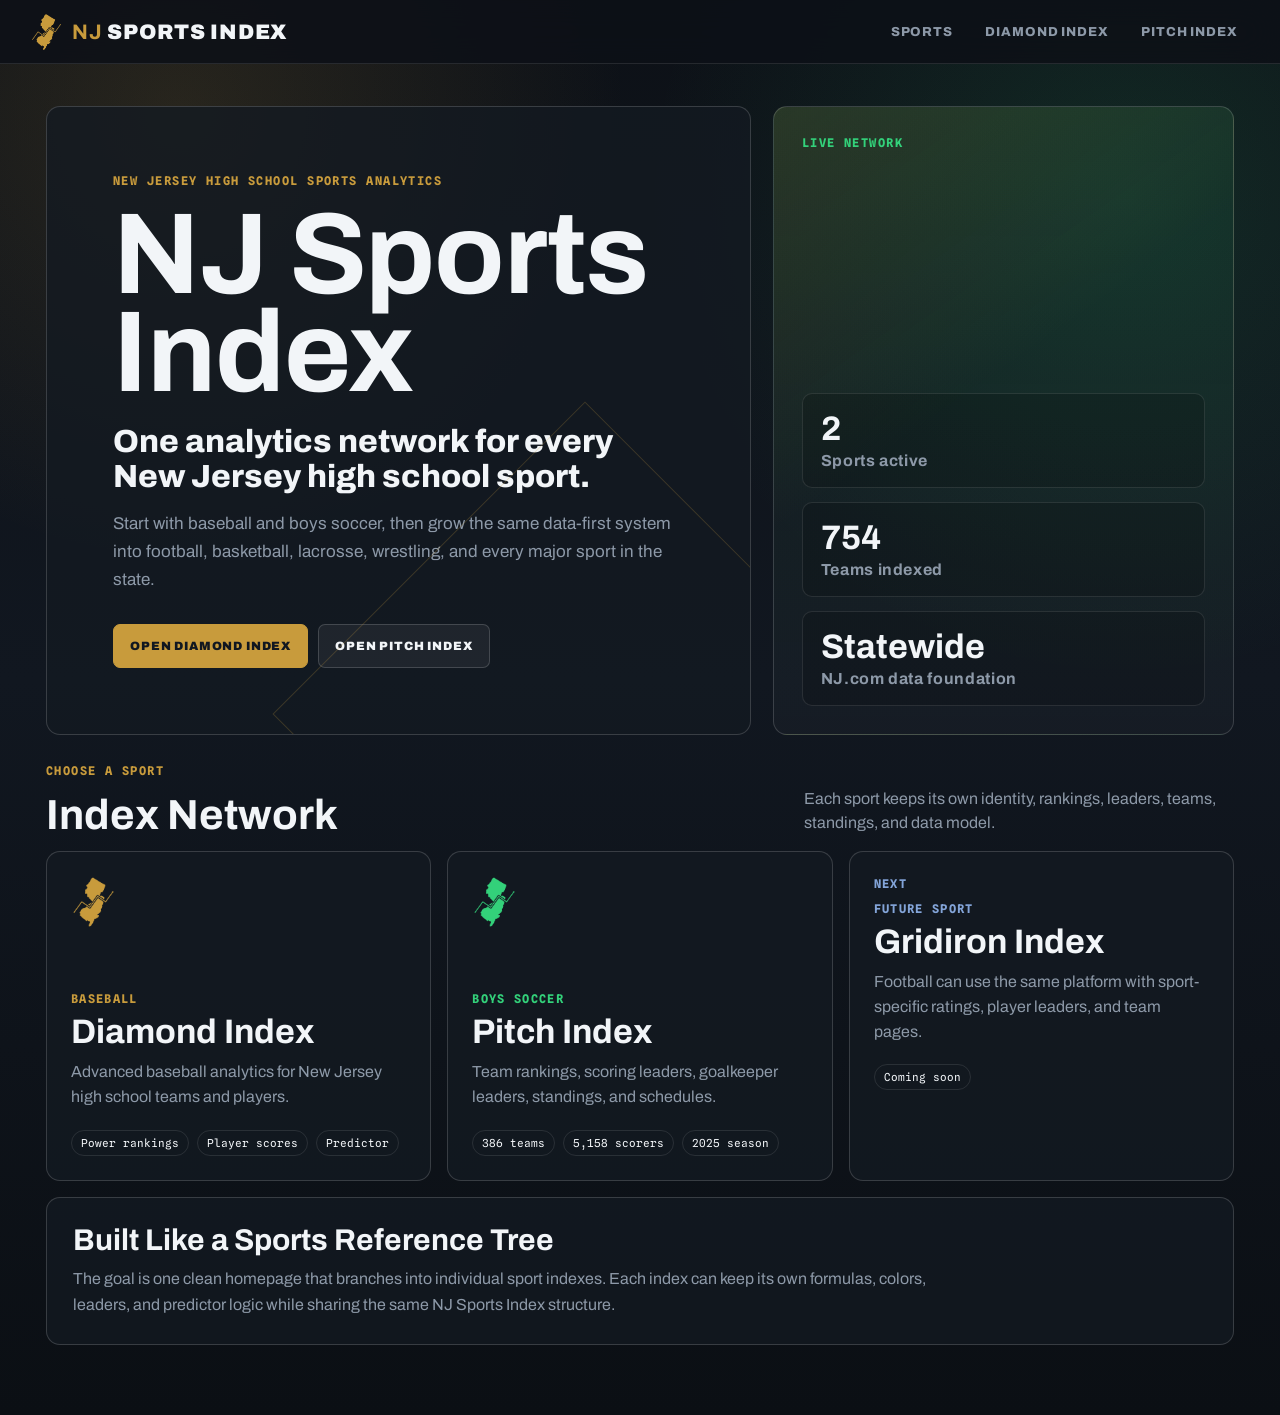
==== index.html @ 90b3193b "Add NJ Sports Index homepage" ====
<!DOCTYPE html>
<html lang="en">
<head>
  <meta charset="UTF-8">
  <meta name="viewport" content="width=device-width, initial-scale=1.0">
  <title>NJ Sports Index</title>
  <link rel="stylesheet" href="css/sports-home.css">
</head>
<body>
  <header class="hub-header">
    <a class="hub-brand" href="index.html">
      <span class="hub-logo" aria-hidden="true"></span>
      <span><strong>NJ</strong> Sports Index</span>
    </a>
    <nav class="hub-nav">
      <a href="#sports">Sports</a>
      <a href="diamond-index.html">Diamond Index</a>
      <a href="pitch-index.html">Pitch Index</a>
    </nav>
  </header>

  <main>
    <section class="hero">
      <div class="hero-copy">
        <div class="eyebrow">New Jersey High School Sports Analytics</div>
        <h1>NJ Sports Index</h1>
        <p class="tagline">One analytics network for every New Jersey high school sport.</p>
        <p class="intro">
          Start with baseball and boys soccer, then grow the same data-first system into football,
          basketball, lacrosse, wrestling, and every major sport in the state.
        </p>
        <div class="hero-actions">
          <a class="btn primary" href="diamond-index.html">Open Diamond Index</a>
          <a class="btn" href="pitch-index.html">Open Pitch Index</a>
        </div>
      </div>
      <div class="hero-panel" aria-label="Sports index summary">
        <div class="panel-kicker">Live Network</div>
        <div class="network-stat"><strong>2</strong><span>Sports active</span></div>
        <div class="network-stat"><strong>754</strong><span>Teams indexed</span></div>
        <div class="network-stat"><strong>Statewide</strong><span>NJ.com data foundation</span></div>
      </div>
    </section>

    <section class="sports-wrap" id="sports">
      <div class="section-heading">
        <div>
          <div class="eyebrow">Choose a Sport</div>
          <h2>Index Network</h2>
        </div>
        <p>Each sport keeps its own identity, rankings, leaders, teams, standings, and data model.</p>
      </div>

      <div class="sports-grid">
        <a class="sport-card baseball" href="diamond-index.html">
          <span class="sport-logo" aria-hidden="true"></span>
          <div class="sport-meta">Baseball</div>
          <h3>Diamond Index</h3>
          <p>Advanced baseball analytics for New Jersey high school teams and players.</p>
          <div class="sport-stats">
            <span>Power rankings</span>
            <span>Player scores</span>
            <span>Predictor</span>
          </div>
        </a>

        <a class="sport-card soccer" href="pitch-index.html">
          <span class="sport-logo" aria-hidden="true"></span>
          <div class="sport-meta">Boys Soccer</div>
          <h3>Pitch Index</h3>
          <p>Team rankings, scoring leaders, goalkeeper leaders, standings, and schedules.</p>
          <div class="sport-stats">
            <span>386 teams</span>
            <span>5,158 scorers</span>
            <span>2025 season</span>
          </div>
        </a>

        <article class="sport-card coming-soon">
          <div class="soon-label">Next</div>
          <div class="sport-meta">Future Sport</div>
          <h3>Gridiron Index</h3>
          <p>Football can use the same platform with sport-specific ratings, player leaders, and team pages.</p>
          <div class="sport-stats">
            <span>Coming soon</span>
          </div>
        </article>
      </div>
    </section>

    <section class="roadmap">
      <div class="roadmap-card">
        <h2>Built Like a Sports Reference Tree</h2>
        <p>
          The goal is one clean homepage that branches into individual sport indexes. Each index can keep
          its own formulas, colors, leaders, and predictor logic while sharing the same NJ Sports Index
          structure.
        </p>
      </div>
    </section>
  </main>
</body>
</html>
---- css/sports-home.css ----
@import url('https://fonts.googleapis.com/css2?family=Archivo:wght@400;500;600;700;800;900&family=Spline+Sans+Mono:wght@500;700&display=swap');

:root {
  --bg: #0d1117;
  --surface: #141a22;
  --surface2: #1a222d;
  --line: rgba(255,255,255,.1);
  --line2: rgba(255,255,255,.16);
  --text: #f2f5f8;
  --muted: #8d99a8;
  --gold: #c89b3c;
  --green: #33d17a;
  --font: 'Archivo', system-ui, -apple-system, BlinkMacSystemFont, "Segoe UI", sans-serif;
  --mono: 'Spline Sans Mono', ui-monospace, SFMono-Regular, Menlo, Monaco, Consolas, monospace;
}

* { box-sizing: border-box; margin: 0; padding: 0; }
body {
  min-height: 100vh;
  background:
    radial-gradient(circle at 14% 8%, rgba(200,155,60,.14), transparent 28rem),
    radial-gradient(circle at 88% 14%, rgba(51,209,122,.12), transparent 30rem),
    linear-gradient(180deg, #0d1117 0%, #111720 48%, #0b0f14 100%);
  color: var(--text);
  font-family: var(--font);
  -webkit-font-smoothing: antialiased;
}
a { color: inherit; text-decoration: none; }

.hub-header {
  height: 64px;
  padding: 0 30px;
  display: flex;
  align-items: center;
  justify-content: space-between;
  gap: 22px;
  position: sticky;
  top: 0;
  z-index: 20;
  background: rgba(13,17,23,.88);
  border-bottom: 1px solid var(--line);
  backdrop-filter: blur(18px);
}
.hub-brand {
  display: flex;
  align-items: center;
  gap: 10px;
  font-size: 21px;
  font-weight: 900;
  letter-spacing: .035em;
  text-transform: uppercase;
}
.hub-brand strong { color: var(--gold); }
.hub-logo,
.sport-logo {
  display: block;
  background: currentColor;
  -webkit-mask: url('../assets/diamond-index-logo.png') center / contain no-repeat;
  mask: url('../assets/diamond-index-logo.png') center / contain no-repeat;
}
.hub-logo {
  width: 32px;
  height: 38px;
  color: var(--gold);
}
.hub-nav {
  display: flex;
  align-items: center;
  gap: 8px;
}
.hub-nav a {
  color: var(--muted);
  font-size: 13px;
  font-weight: 800;
  letter-spacing: .07em;
  text-transform: uppercase;
  padding: 10px 12px;
  border-radius: 6px;
}
.hub-nav a:hover {
  color: var(--text);
  background: rgba(255,255,255,.055);
}

main {
  max-width: 1240px;
  margin: 0 auto;
  padding: 42px 26px 70px;
}
.hero {
  min-height: 520px;
  display: grid;
  grid-template-columns: minmax(0, 1.1fr) minmax(320px, .72fr);
  gap: 22px;
  align-items: stretch;
}
.hero-copy,
.hero-panel,
.sport-card,
.roadmap-card {
  border: 1px solid var(--line2);
  background: rgba(20,26,34,.78);
  border-radius: 14px;
}
.hero-copy {
  padding: clamp(30px, 6vw, 66px);
  position: relative;
  overflow: hidden;
}
.hero-copy:after {
  content: "";
  position: absolute;
  right: -8%;
  bottom: -32%;
  width: min(440px, 48vw);
  aspect-ratio: 1;
  border: 1px solid rgba(200,155,60,.23);
  transform: rotate(45deg);
}
.eyebrow {
  font-family: var(--mono);
  color: var(--gold);
  font-size: 12px;
  font-weight: 700;
  letter-spacing: .12em;
  text-transform: uppercase;
  margin-bottom: 18px;
}
h1 {
  font-size: clamp(56px, 9vw, 118px);
  line-height: .85;
  letter-spacing: -.01em;
  max-width: 760px;
}
.tagline {
  margin-top: 22px;
  color: var(--text);
  font-size: clamp(20px, 2.8vw, 32px);
  font-weight: 800;
}
.intro {
  max-width: 680px;
  margin-top: 16px;
  color: var(--muted);
  font-size: 17px;
  line-height: 1.65;
}
.hero-actions {
  display: flex;
  flex-wrap: wrap;
  gap: 10px;
  margin-top: 30px;
}
.btn {
  min-height: 44px;
  display: inline-flex;
  align-items: center;
  border: 1px solid var(--line2);
  border-radius: 7px;
  padding: 0 16px;
  color: var(--text);
  background: rgba(255,255,255,.055);
  font-size: 12px;
  font-weight: 900;
  letter-spacing: .07em;
  text-transform: uppercase;
}
.btn.primary {
  color: #111720;
  background: var(--gold);
  border-color: var(--gold);
}
.hero-panel {
  padding: 28px;
  display: flex;
  flex-direction: column;
  justify-content: flex-end;
  gap: 14px;
  background:
    linear-gradient(145deg, rgba(200,155,60,.13), transparent 45%),
    linear-gradient(180deg, rgba(51,209,122,.09), rgba(255,255,255,.025));
}
.panel-kicker {
  font-family: var(--mono);
  color: var(--green);
  text-transform: uppercase;
  letter-spacing: .12em;
  font-weight: 700;
  font-size: 12px;
  margin-bottom: auto;
}
.network-stat {
  padding: 18px;
  border: 1px solid var(--line);
  border-radius: 10px;
  background: rgba(0,0,0,.16);
}
.network-stat strong {
  display: block;
  font-size: 34px;
  line-height: 1;
}
.network-stat span {
  display: block;
  color: var(--muted);
  margin-top: 6px;
  font-weight: 700;
  letter-spacing: .04em;
}

.sports-wrap { margin-top: 28px; }
.section-heading {
  display: flex;
  align-items: end;
  justify-content: space-between;
  gap: 20px;
  margin-bottom: 16px;
}
.section-heading h2 {
  font-size: 42px;
  line-height: .92;
}
.section-heading p {
  max-width: 430px;
  color: var(--muted);
  line-height: 1.5;
}
.sports-grid {
  display: grid;
  grid-template-columns: repeat(3, 1fr);
  gap: 16px;
}
.sport-card {
  min-height: 330px;
  padding: 24px;
  display: flex;
  flex-direction: column;
  transition: transform .16s, border-color .16s, background .16s;
}
.sport-card:hover {
  transform: translateY(-3px);
  border-color: rgba(255,255,255,.28);
  background: var(--surface2);
}
.sport-card.baseball { color: var(--gold); }
.sport-card.soccer { color: var(--green); }
.sport-card.coming-soon { color: #83a4d8; }
.sport-logo {
  width: 44px;
  height: 52px;
  margin-bottom: auto;
}
.sport-meta,
.soon-label {
  font-family: var(--mono);
  font-size: 12px;
  font-weight: 700;
  letter-spacing: .11em;
  text-transform: uppercase;
  color: currentColor;
  margin-bottom: 10px;
}
.sport-card h3 {
  color: var(--text);
  font-size: 34px;
  line-height: .95;
}
.sport-card p {
  color: var(--muted);
  line-height: 1.55;
  margin-top: 12px;
}
.sport-stats {
  display: flex;
  flex-wrap: wrap;
  gap: 8px;
  margin-top: 20px;
}
.sport-stats span {
  min-height: 26px;
  display: inline-flex;
  align-items: center;
  border: 1px solid var(--line);
  border-radius: 99px;
  color: var(--text);
  padding: 0 9px;
  font-family: var(--mono);
  font-size: 11px;
}
.roadmap { margin-top: 16px; }
.roadmap-card {
  padding: 26px;
}
.roadmap-card h2 {
  font-size: 30px;
}
.roadmap-card p {
  max-width: 860px;
  color: var(--muted);
  line-height: 1.65;
  margin-top: 10px;
}

@media (max-width: 920px) {
  .hub-header { height: auto; min-height: 64px; flex-wrap: wrap; padding: 12px 18px; }
  .hub-nav { width: 100%; overflow-x: auto; }
  main { padding: 24px 16px 52px; }
  .hero,
  .sports-grid { grid-template-columns: 1fr; }
  .section-heading { display: block; }
  .section-heading p { margin-top: 10px; }
}
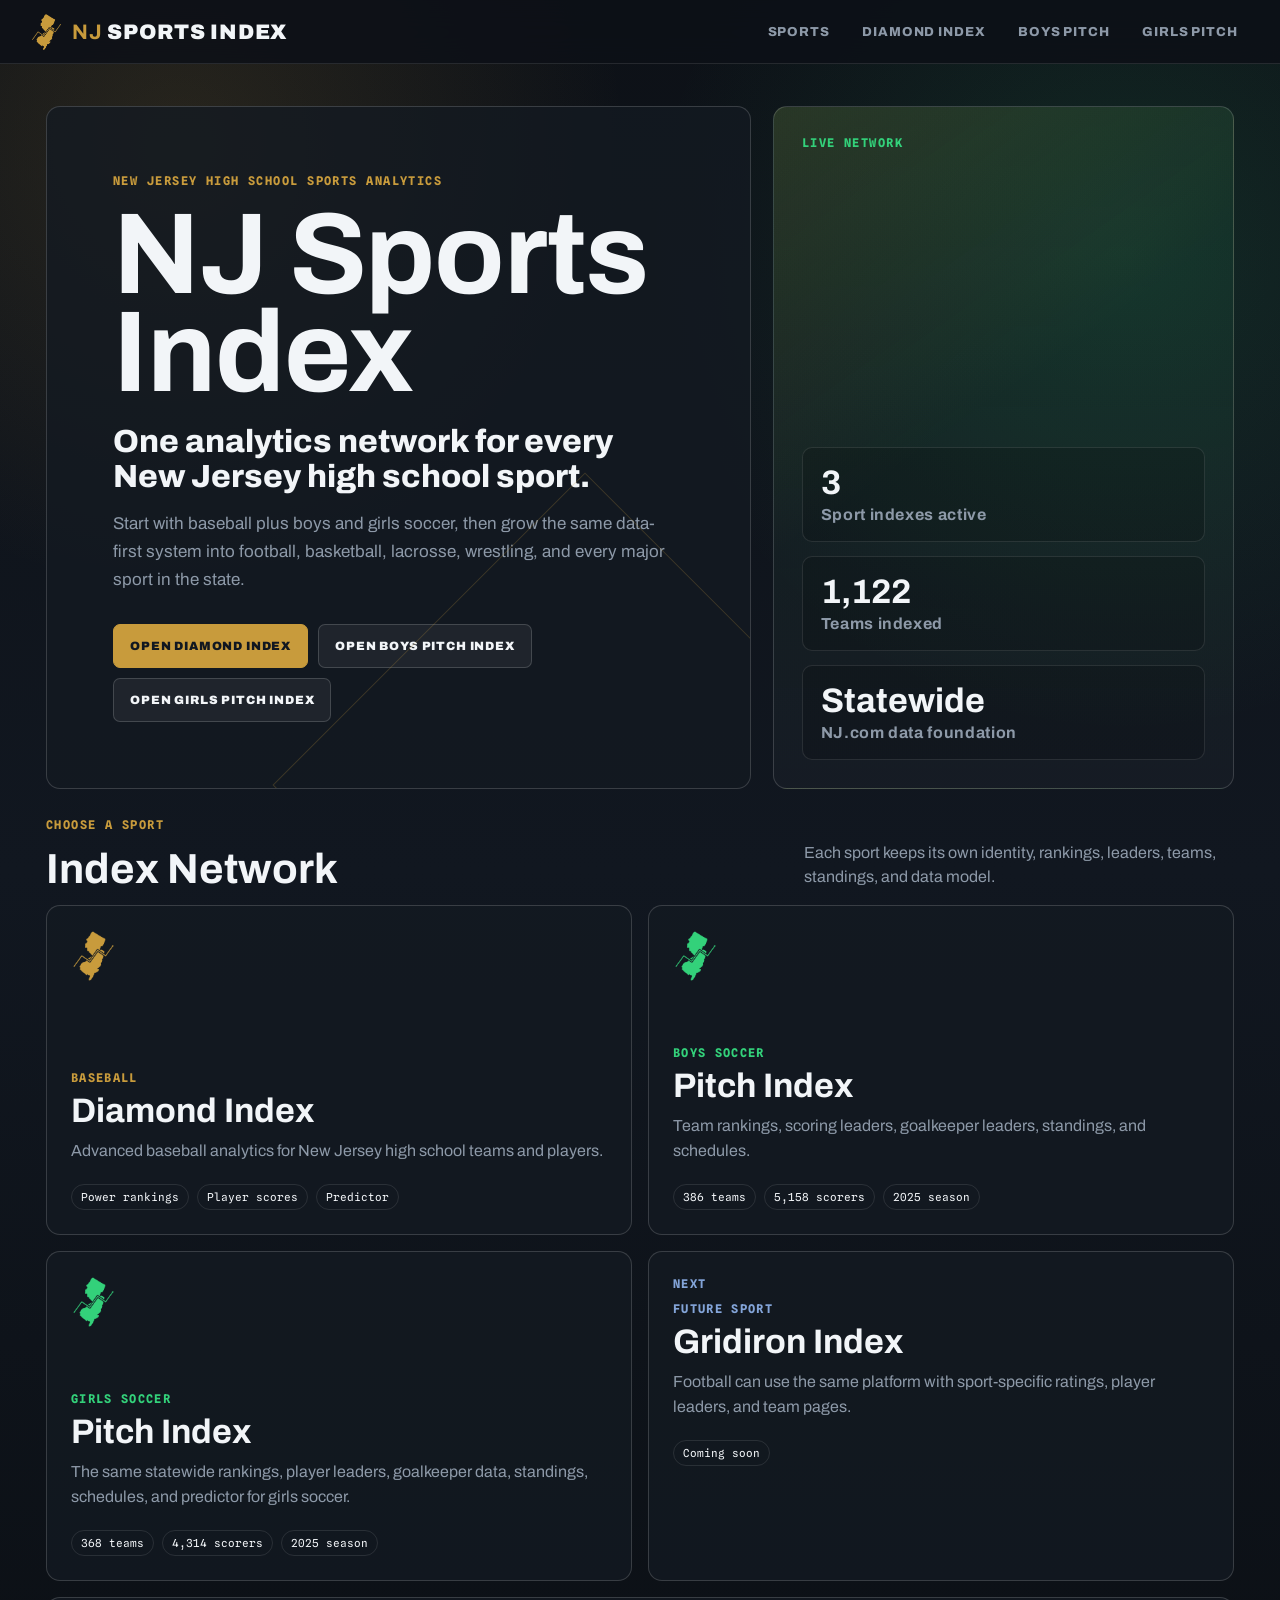
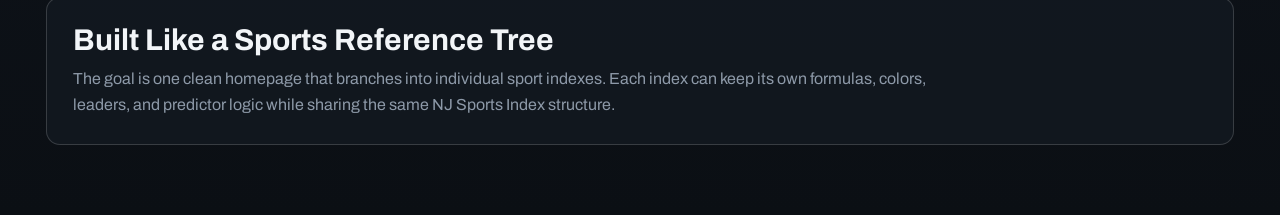
==== commit 7451baba: "Add Girls Pitch Index" ====
--- a/index.html
+++ b/index.html
@@ -15,7 +15,8 @@
     <nav class="hub-nav">
       <a href="#sports">Sports</a>
       <a href="diamond-index.html">Diamond Index</a>
-      <a href="pitch-index.html">Pitch Index</a>
+      <a href="pitch-index.html">Boys Pitch</a>
+      <a href="girls-pitch-index.html">Girls Pitch</a>
     </nav>
   </header>
 
@@ -26,18 +27,19 @@
         <h1>NJ Sports Index</h1>
         <p class="tagline">One analytics network for every New Jersey high school sport.</p>
         <p class="intro">
-          Start with baseball and boys soccer, then grow the same data-first system into football,
+          Start with baseball plus boys and girls soccer, then grow the same data-first system into football,
           basketball, lacrosse, wrestling, and every major sport in the state.
         </p>
         <div class="hero-actions">
           <a class="btn primary" href="diamond-index.html">Open Diamond Index</a>
-          <a class="btn" href="pitch-index.html">Open Pitch Index</a>
+          <a class="btn" href="pitch-index.html">Open Boys Pitch Index</a>
+          <a class="btn" href="girls-pitch-index.html">Open Girls Pitch Index</a>
         </div>
       </div>
       <div class="hero-panel" aria-label="Sports index summary">
         <div class="panel-kicker">Live Network</div>
-        <div class="network-stat"><strong>2</strong><span>Sports active</span></div>
-        <div class="network-stat"><strong>754</strong><span>Teams indexed</span></div>
+        <div class="network-stat"><strong>3</strong><span>Sport indexes active</span></div>
+        <div class="network-stat"><strong>1,122</strong><span>Teams indexed</span></div>
         <div class="network-stat"><strong>Statewide</strong><span>NJ.com data foundation</span></div>
       </div>
     </section>
@@ -76,6 +78,18 @@
           </div>
         </a>
 
+        <a class="sport-card soccer" href="girls-pitch-index.html">
+          <span class="sport-logo" aria-hidden="true"></span>
+          <div class="sport-meta">Girls Soccer</div>
+          <h3>Pitch Index</h3>
+          <p>The same statewide rankings, player leaders, goalkeeper data, standings, schedules, and predictor for girls soccer.</p>
+          <div class="sport-stats">
+            <span>368 teams</span>
+            <span>4,314 scorers</span>
+            <span>2025 season</span>
+          </div>
+        </a>
+
         <article class="sport-card coming-soon">
           <div class="soon-label">Next</div>
           <div class="sport-meta">Future Sport</div>
--- a/css/sports-home.css
+++ b/css/sports-home.css
@@ -227,7 +227,7 @@
 }
 .sports-grid {
   display: grid;
-  grid-template-columns: repeat(3, 1fr);
+  grid-template-columns: repeat(2, minmax(0, 1fr));
   gap: 16px;
 }
 .sport-card {
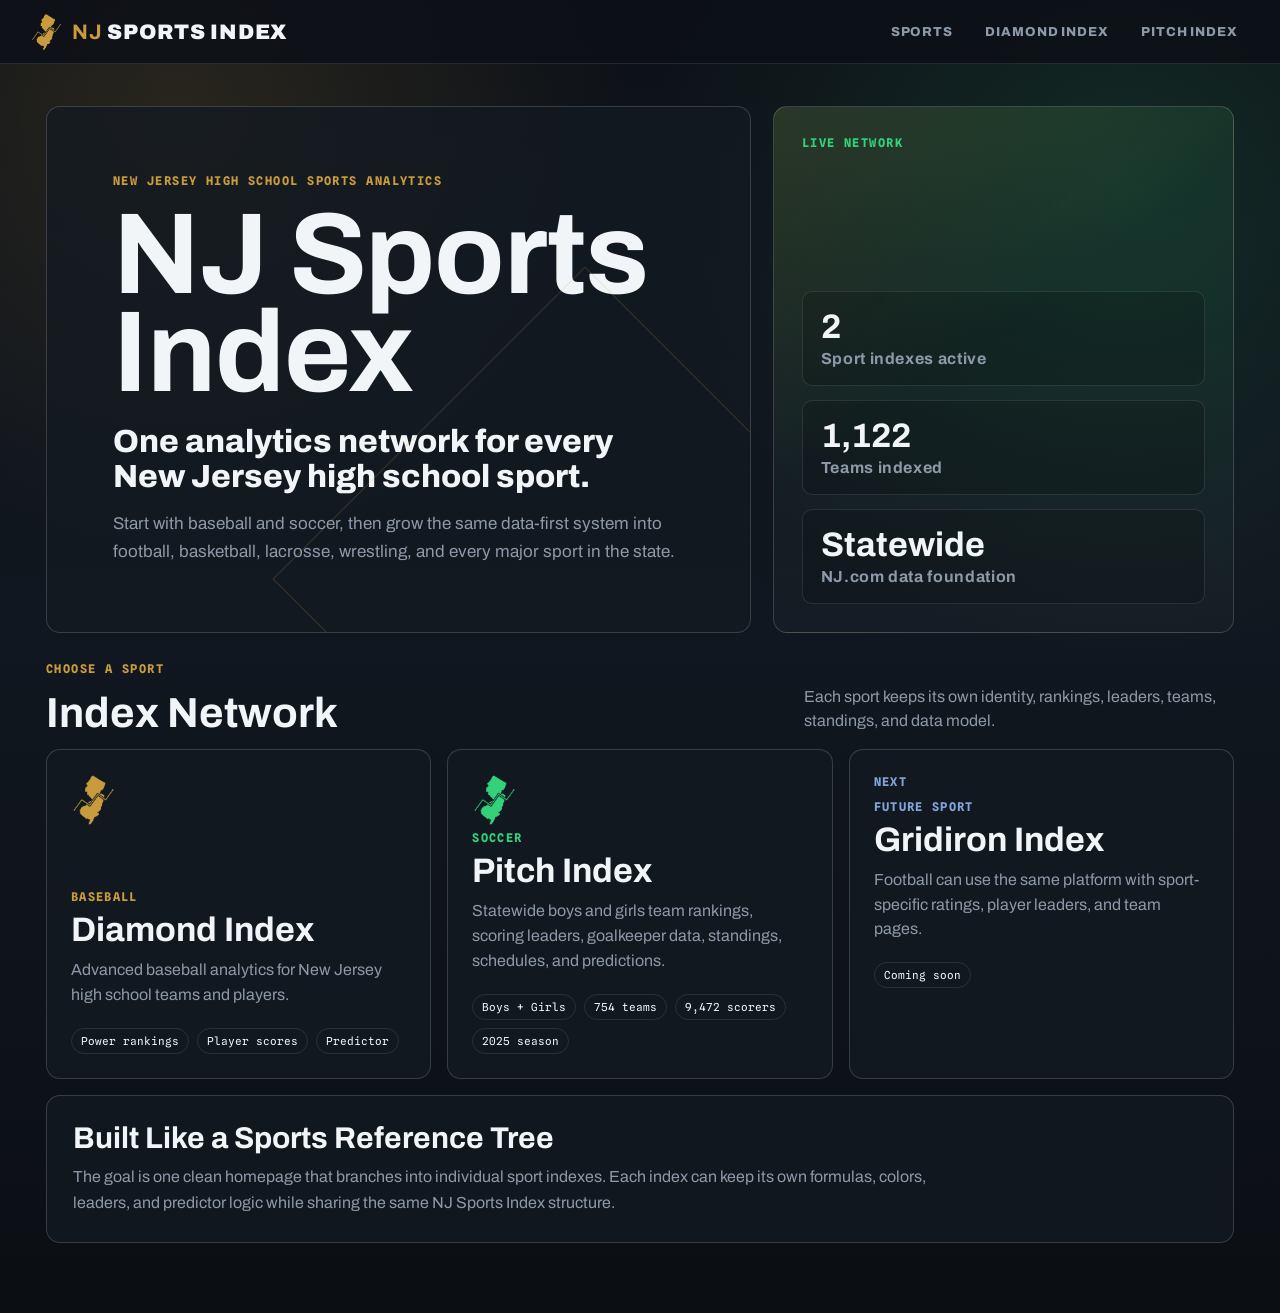
==== commit 94bcbfb5: "Consolidate Pitch Index on sports hub" ====
--- a/index.html
+++ b/index.html
@@ -4,7 +4,7 @@
   <meta charset="UTF-8">
   <meta name="viewport" content="width=device-width, initial-scale=1.0">
   <title>NJ Sports Index</title>
-  <link rel="stylesheet" href="css/sports-home.css">
+  <link rel="stylesheet" href="css/sports-home.css?v=20260622-sport-hub">
 </head>
 <body>
   <header class="hub-header">
@@ -15,8 +15,7 @@
     <nav class="hub-nav">
       <a href="#sports">Sports</a>
       <a href="diamond-index.html">Diamond Index</a>
-      <a href="pitch-index.html">Boys Pitch</a>
-      <a href="girls-pitch-index.html">Girls Pitch</a>
+      <a href="pitch-index.html">Pitch Index</a>
     </nav>
   </header>
 
@@ -27,18 +26,13 @@
         <h1>NJ Sports Index</h1>
         <p class="tagline">One analytics network for every New Jersey high school sport.</p>
         <p class="intro">
-          Start with baseball plus boys and girls soccer, then grow the same data-first system into football,
+          Start with baseball and soccer, then grow the same data-first system into football,
           basketball, lacrosse, wrestling, and every major sport in the state.
         </p>
-        <div class="hero-actions">
-          <a class="btn primary" href="diamond-index.html">Open Diamond Index</a>
-          <a class="btn" href="pitch-index.html">Open Boys Pitch Index</a>
-          <a class="btn" href="girls-pitch-index.html">Open Girls Pitch Index</a>
-        </div>
       </div>
       <div class="hero-panel" aria-label="Sports index summary">
         <div class="panel-kicker">Live Network</div>
-        <div class="network-stat"><strong>3</strong><span>Sport indexes active</span></div>
+        <div class="network-stat"><strong>2</strong><span>Sport indexes active</span></div>
         <div class="network-stat"><strong>1,122</strong><span>Teams indexed</span></div>
         <div class="network-stat"><strong>Statewide</strong><span>NJ.com data foundation</span></div>
       </div>
@@ -68,24 +62,13 @@
 
         <a class="sport-card soccer" href="pitch-index.html">
           <span class="sport-logo" aria-hidden="true"></span>
-          <div class="sport-meta">Boys Soccer</div>
+          <div class="sport-meta">Soccer</div>
           <h3>Pitch Index</h3>
-          <p>Team rankings, scoring leaders, goalkeeper leaders, standings, and schedules.</p>
+          <p>Statewide boys and girls team rankings, scoring leaders, goalkeeper data, standings, schedules, and predictions.</p>
           <div class="sport-stats">
-            <span>386 teams</span>
-            <span>5,158 scorers</span>
-            <span>2025 season</span>
-          </div>
-        </a>
-
-        <a class="sport-card soccer" href="girls-pitch-index.html">
-          <span class="sport-logo" aria-hidden="true"></span>
-          <div class="sport-meta">Girls Soccer</div>
-          <h3>Pitch Index</h3>
-          <p>The same statewide rankings, player leaders, goalkeeper data, standings, schedules, and predictor for girls soccer.</p>
-          <div class="sport-stats">
-            <span>368 teams</span>
-            <span>4,314 scorers</span>
+            <span>Boys + Girls</span>
+            <span>754 teams</span>
+            <span>9,472 scorers</span>
             <span>2025 season</span>
           </div>
         </a>
--- a/css/sports-home.css
+++ b/css/sports-home.css
@@ -227,7 +227,7 @@
 }
 .sports-grid {
   display: grid;
-  grid-template-columns: repeat(2, minmax(0, 1fr));
+  grid-template-columns: repeat(3, minmax(0, 1fr));
   gap: 16px;
 }
 .sport-card {
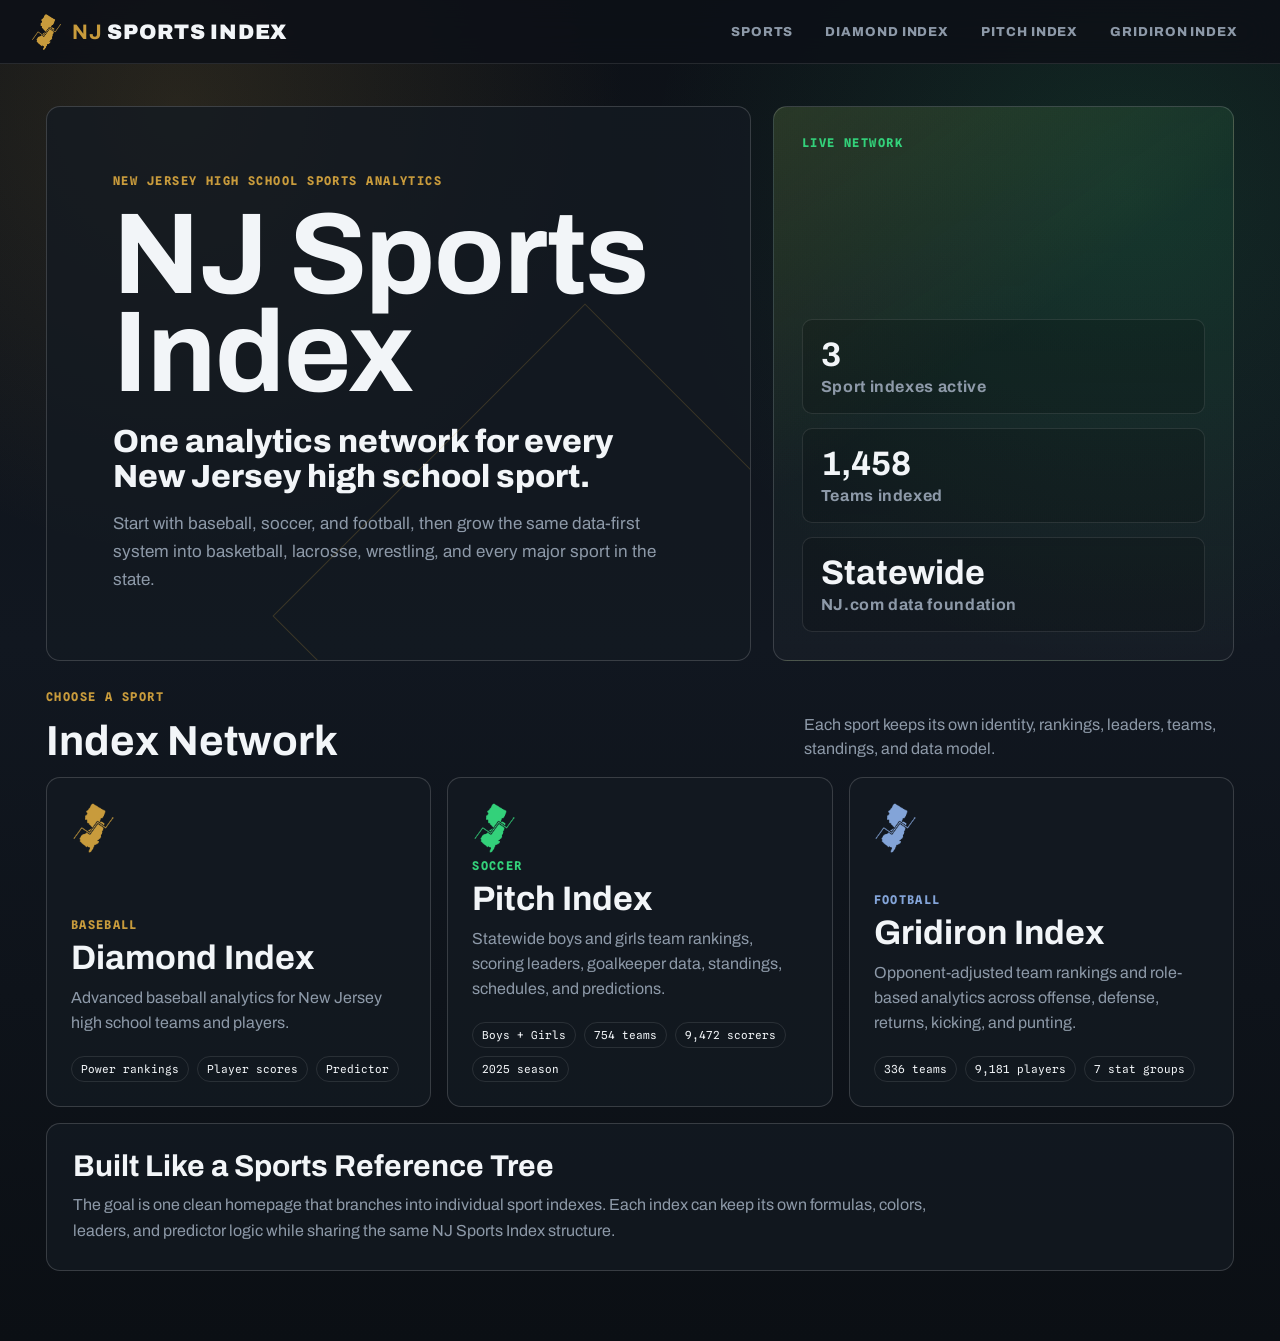
==== commit 314f5ef5: "Add Gridiron Index football analytics" ====
--- a/index.html
+++ b/index.html
@@ -16,6 +16,7 @@
       <a href="#sports">Sports</a>
       <a href="diamond-index.html">Diamond Index</a>
       <a href="pitch-index.html">Pitch Index</a>
+      <a href="gridiron-index.html">Gridiron Index</a>
     </nav>
   </header>
 
@@ -26,14 +27,14 @@
         <h1>NJ Sports Index</h1>
         <p class="tagline">One analytics network for every New Jersey high school sport.</p>
         <p class="intro">
-          Start with baseball and soccer, then grow the same data-first system into football,
+          Start with baseball, soccer, and football, then grow the same data-first system into
           basketball, lacrosse, wrestling, and every major sport in the state.
         </p>
       </div>
       <div class="hero-panel" aria-label="Sports index summary">
         <div class="panel-kicker">Live Network</div>
-        <div class="network-stat"><strong>2</strong><span>Sport indexes active</span></div>
-        <div class="network-stat"><strong>1,122</strong><span>Teams indexed</span></div>
+        <div class="network-stat"><strong>3</strong><span>Sport indexes active</span></div>
+        <div class="network-stat"><strong>1,458</strong><span>Teams indexed</span></div>
         <div class="network-stat"><strong>Statewide</strong><span>NJ.com data foundation</span></div>
       </div>
     </section>
@@ -73,15 +74,17 @@
           </div>
         </a>
 
-        <article class="sport-card coming-soon">
-          <div class="soon-label">Next</div>
-          <div class="sport-meta">Future Sport</div>
+        <a class="sport-card coming-soon" href="gridiron-index.html">
+          <span class="sport-logo" aria-hidden="true"></span>
+          <div class="sport-meta">Football</div>
           <h3>Gridiron Index</h3>
-          <p>Football can use the same platform with sport-specific ratings, player leaders, and team pages.</p>
+          <p>Opponent-adjusted team rankings and role-based analytics across offense, defense, returns, kicking, and punting.</p>
           <div class="sport-stats">
-            <span>Coming soon</span>
+            <span>336 teams</span>
+            <span>9,181 players</span>
+            <span>7 stat groups</span>
           </div>
-        </article>
+        </a>
       </div>
     </section>
 
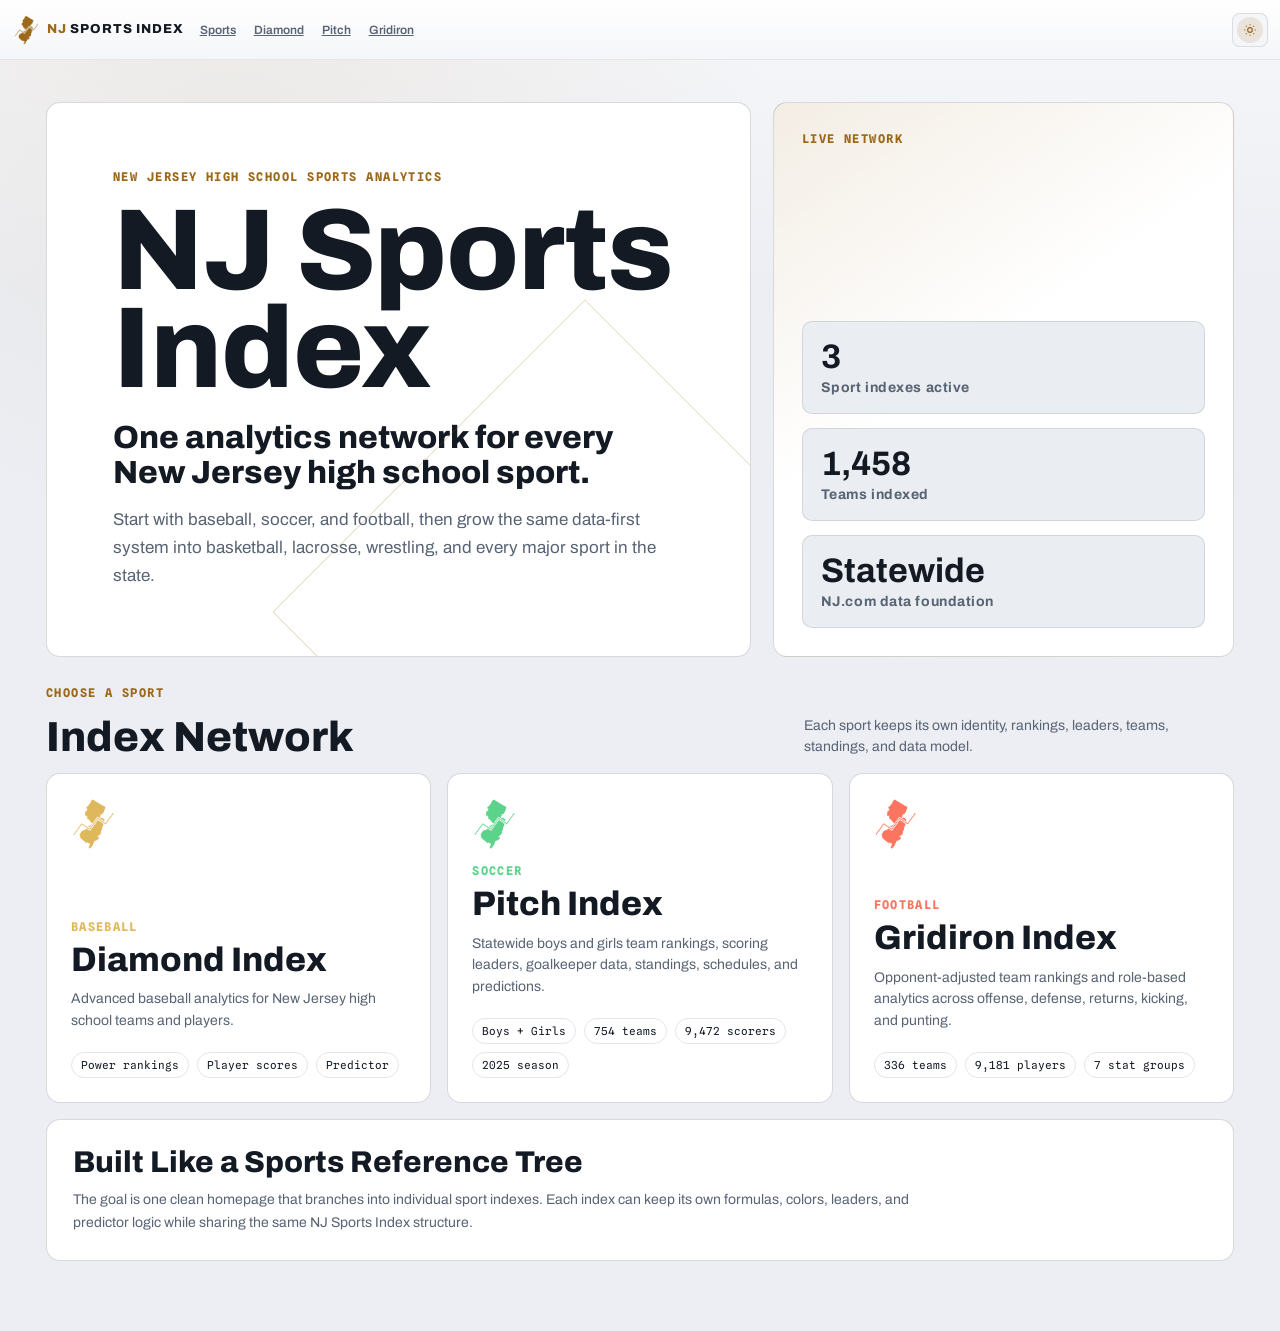
==== commit 830b2f6f: "Unify landing hub with the shared sports design system The four sport pages already share css/style." ====
--- a/index.html
+++ b/index.html
@@ -4,20 +4,43 @@
   <meta charset="UTF-8">
   <meta name="viewport" content="width=device-width, initial-scale=1.0">
   <title>NJ Sports Index</title>
-  <link rel="stylesheet" href="css/sports-home.css?v=20260622-sport-hub">
+  <script>
+    (function () {
+      try {
+        var t = localStorage.getItem('diamondIndexTheme');
+        if (!t) t = (window.matchMedia && window.matchMedia('(prefers-color-scheme: light)').matches) ? 'light' : 'dark';
+        document.documentElement.dataset.theme = (t === 'light' ? 'light' : 'dark');
+      } catch (e) { document.documentElement.dataset.theme = 'dark'; }
+    })();
+  </script>
+  <link rel="stylesheet" href="css/style.css?v=20260622-hub-unify">
+  <link rel="stylesheet" href="css/sports-home.css?v=20260622-hub-unify">
 </head>
 <body>
-  <header class="hub-header">
-    <a class="hub-brand" href="index.html">
-      <span class="hub-logo" aria-hidden="true"></span>
-      <span><strong>NJ</strong> Sports Index</span>
+  <header class="site-header">
+    <a class="site-logo" href="index.html">
+      <span class="logo-icon" aria-hidden="true"></span>
+      <span class="logo-wordmark"><span class="logo-accent">NJ</span><span>SPORTS&nbsp;INDEX</span></span>
     </a>
-    <nav class="hub-nav">
-      <a href="#sports">Sports</a>
-      <a href="diamond-index.html">Diamond Index</a>
-      <a href="pitch-index.html">Pitch Index</a>
-      <a href="gridiron-index.html">Gridiron Index</a>
+    <nav class="nav-tabs hub-nav" id="navTabs">
+      <a class="nav-tab" href="#sports">Sports</a>
+      <a class="nav-tab" href="diamond-index.html">Diamond</a>
+      <a class="nav-tab" href="pitch-index.html">Pitch</a>
+      <a class="nav-tab" href="gridiron-index.html">Gridiron</a>
     </nav>
+    <button class="theme-toggle" id="themeToggle" type="button" onclick="toggleTheme()" aria-label="Toggle light and dark mode">
+      <span class="theme-toggle-icon theme-toggle-sun" aria-hidden="true">
+        <svg width="14" height="14" viewBox="0 0 24 24" fill="none" stroke="currentColor" stroke-width="2">
+          <circle cx="12" cy="12" r="4"/><path d="M12 2v2M12 20v2M4.93 4.93l1.41 1.41M17.66 17.66l1.41 1.41M2 12h2M20 12h2M4.93 19.07l1.41-1.41M17.66 6.34l1.41-1.41"/>
+        </svg>
+      </span>
+      <span class="theme-toggle-icon theme-toggle-moon" aria-hidden="true">
+        <svg width="14" height="14" viewBox="0 0 24 24" fill="none" stroke="currentColor" stroke-width="2">
+          <path d="M21 12.8A8.5 8.5 0 1 1 11.2 3 6.5 6.5 0 0 0 21 12.8Z"/>
+        </svg>
+      </span>
+      <span id="themeToggleLabel">Dark</span>
+    </button>
   </header>
 
   <main>
@@ -99,5 +122,19 @@
       </div>
     </section>
   </main>
+
+  <script>
+    function toggleTheme() {
+      var next = document.documentElement.dataset.theme === 'light' ? 'dark' : 'light';
+      document.documentElement.dataset.theme = next;
+      try { localStorage.setItem('diamondIndexTheme', next); } catch (e) {}
+      var label = document.getElementById('themeToggleLabel');
+      if (label) label.textContent = next === 'light' ? 'Light' : 'Dark';
+    }
+    (function () {
+      var label = document.getElementById('themeToggleLabel');
+      if (label) label.textContent = document.documentElement.dataset.theme === 'light' ? 'Light' : 'Dark';
+    })();
+  </script>
 </body>
 </html>
--- a/css/style.css
+++ b/css/style.css
@@ -0,0 +1,4141 @@
+/* ── DIAMOND INDEX — Design System ────────────────────────────────────── */
+@import url('https://fonts.googleapis.com/css2?family=Archivo:wght@400;500;600;700;800&family=Spline+Sans+Mono:wght@400;500;600;700&display=swap');
+
+:root {
+  --bg:        #0f1217;
+  --navy:      #161a21;
+  --surface:   #171c24;
+  --surface2:  #1c222c;
+  --surface3:  #242b37;
+  --graphite:  #10141a;
+  --border:    rgba(255,255,255,0.075);
+  --border2:   rgba(255,255,255,0.105);
+  --border3:   rgba(255,255,255,0.045);
+  --text:      #e9edf3;
+  --muted:     #646d7b;
+  --muted2:    #929cab;
+  --accent:    oklch(0.80 0.12 86);
+  --accent2:   oklch(0.80 0.12 86 / 0.16);
+  --accent3:   oklch(0.80 0.12 86 / 0.09);
+  --red:       oklch(0.68 0.18 26);
+  --blue:      #4f8fd8;
+  --good:      oklch(0.80 0.14 158);
+  --bad:       oklch(0.68 0.18 26);
+  --font-sans: 'Archivo', system-ui, -apple-system, BlinkMacSystemFont, "Segoe UI", sans-serif;
+  --font-mono: 'Spline Sans Mono', ui-monospace, SFMono-Regular, Menlo, Monaco, Consolas, monospace;
+}
+
+:root[data-theme="light"] {
+  --bg:        #eceef3;
+  --navy:      #f5f6f9;
+  --surface:   #ffffff;
+  --surface2:  #eaedf1;
+  --surface3:  #dde2e8;
+  --graphite:  #f7f8fb;
+  --border:    rgba(18,24,33,0.11);
+  --border2:   rgba(18,24,33,0.16);
+  --border3:   rgba(18,24,33,0.07);
+  --text:      #141a23;
+  --muted:     #8a93a2;
+  --muted2:    #586374;
+  --accent:    oklch(0.56 0.11 72);
+  --accent2:   oklch(0.56 0.11 72 / 0.13);
+  --accent3:   oklch(0.56 0.11 72 / 0.08);
+  --red:       oklch(0.55 0.18 27);
+  --blue:      #2f6fb3;
+  --good:      oklch(0.54 0.13 158);
+  --bad:       oklch(0.55 0.18 27);
+}
+
+* { margin: 0; padding: 0; box-sizing: border-box; }
+
+body {
+  background: var(--bg);
+  color: var(--text);
+  font-family: var(--font-sans);
+  font-size: 14px;
+  min-height: 100vh;
+  -webkit-font-smoothing: antialiased;
+}
+
+/* ── HEADER ──────────────────────────────────────────────────────────────── */
+.site-header {
+  background: var(--navy);
+  border-bottom: 1px solid var(--border2);
+  padding: 0 2rem;
+  display: flex;
+  align-items: center;
+  gap: 2rem;
+  height: 56px;
+  position: sticky;
+  top: 0;
+  z-index: 100;
+}
+
+.site-logo {
+  font-family: var(--font-sans);
+  font-size: 22px;
+  letter-spacing: 0.055em;
+  white-space: nowrap;
+  display: flex;
+  align-items: center;
+  gap: 8px;
+  cursor: pointer;
+  text-decoration: none;
+  color: var(--text);
+}
+
+.logo-icon {
+  width: 32px;
+  height: 38px;
+  flex-shrink: 0;
+  display: block;
+  background: var(--accent);
+  -webkit-mask: url('../assets/diamond-index-logo.png') center / contain no-repeat;
+  mask: url('../assets/diamond-index-logo.png') center / contain no-repeat;
+}
+
+.logo-wordmark {
+  display: inline-flex;
+  align-items: baseline;
+  gap: 2px;
+}
+
+.logo-accent { color: var(--accent); }
+
+.nav-tabs { display: flex; align-items: stretch; }
+
+.nav-tab {
+  font-family: var(--font-sans);
+  font-size: 15px;
+  letter-spacing: 0.08em;
+  padding: 0 16px;
+  height: 56px;
+  display: flex;
+  align-items: center;
+  cursor: pointer;
+  border: none;
+  border-bottom: 2px solid transparent;
+  color: var(--muted2);
+  background: none;
+  transition: color 0.15s;
+}
+
+.nav-tab:hover  { color: var(--text); }
+.nav-tab.active { color: var(--accent); border-bottom-color: var(--accent); }
+
+.nav-tab-report {
+  color: var(--accent);
+  white-space: nowrap;
+}
+
+.back-btn {
+  font-family: var(--font-sans);
+  font-size: 14px;
+  letter-spacing: 0.08em;
+  color: var(--muted2);
+  cursor: pointer;
+  display: none;
+  align-items: center;
+  gap: 6px;
+  background: none;
+  border: none;
+  transition: color 0.15s;
+}
+
+.back-btn:hover { color: var(--text); }
+
+.season-switcher {
+  display: flex;
+  align-items: center;
+  gap: 7px;
+  margin-left: auto;
+  color: var(--muted2);
+  font-family: var(--font-sans);
+  font-size: 12px;
+  letter-spacing: 0.09em;
+}
+
+.season-switcher select {
+  height: 32px;
+  border: 1px solid var(--border2);
+  background: rgba(15,36,64,0.72);
+  color: var(--text);
+  border-radius: 4px;
+  padding: 0 8px;
+  font-family: var(--font-sans);
+  font-size: 12px;
+  outline: none;
+}
+
+.season-switcher select:focus {
+  border-color: var(--accent);
+}
+
+/* ── GLOBAL PLAYER SEARCH ────────────────────────────────────────────────── */
+.global-search {
+  position: relative;
+  width: min(280px, 26vw);
+  min-width: 210px;
+}
+
+.global-search-icon {
+  position: absolute;
+  left: 11px;
+  top: 50%;
+  transform: translateY(-50%);
+  color: var(--muted2);
+  pointer-events: none;
+}
+
+.global-search-input {
+  width: 100%;
+  height: 34px;
+  padding: 0 12px 0 34px;
+  border-radius: 4px;
+  border: 1px solid var(--border2);
+  background: rgba(15,36,64,0.72);
+  color: var(--text);
+  font-family: var(--font-sans);
+  font-size: 13px;
+  outline: none;
+  transition: border-color 0.15s, background 0.15s;
+}
+
+.global-search-input:focus {
+  border-color: var(--accent);
+  background: var(--surface);
+}
+
+.global-search-input::placeholder { color: var(--muted2); }
+
+.theme-toggle {
+  height: 36px;
+  display: inline-flex;
+  align-items: center;
+  gap: 8px;
+  border: 1px solid var(--border);
+  border-radius: 8px;
+  background: var(--navy);
+  color: var(--muted2);
+  padding: 0 11px;
+  font-family: var(--font-mono);
+  font-size: 11px;
+  font-weight: 700;
+  letter-spacing: 0.06em;
+  text-transform: uppercase;
+  cursor: pointer;
+}
+
+.theme-toggle:hover {
+  color: var(--text);
+  border-color: var(--border2);
+}
+
+.theme-toggle-icon {
+  width: 20px;
+  height: 20px;
+  border-radius: 50%;
+  display: inline-flex;
+  align-items: center;
+  justify-content: center;
+  box-shadow: 0 0 0 4px var(--accent2);
+  color: var(--accent);
+  background: var(--accent2);
+}
+
+.theme-toggle-icon svg {
+  display: block;
+}
+
+.theme-toggle-sun {
+  display: none;
+}
+
+:root[data-theme="light"] .theme-toggle-sun {
+  display: inline-flex;
+}
+
+:root[data-theme="light"] .theme-toggle-moon {
+  display: none;
+}
+
+/* ── PROBLEM REPORT MODAL ───────────────────────────────────────────────── */
+.report-modal {
+  display: none;
+  position: fixed;
+  inset: 0;
+  z-index: 500;
+  align-items: center;
+  justify-content: center;
+  padding: 22px;
+}
+
+.report-modal.open {
+  display: flex;
+}
+
+.report-modal-backdrop {
+  position: absolute;
+  inset: 0;
+  background: rgba(5,8,13,0.72);
+  backdrop-filter: blur(5px);
+}
+
+.report-dialog {
+  position: relative;
+  z-index: 1;
+  width: min(560px, 100%);
+  background: var(--surface);
+  border: 1px solid var(--border2);
+  border-radius: 10px;
+  box-shadow: 0 26px 80px rgba(0,0,0,0.46);
+  padding: 24px;
+}
+
+.report-close {
+  position: absolute;
+  top: 12px;
+  right: 12px;
+  width: 32px;
+  height: 32px;
+  border: 1px solid var(--border);
+  border-radius: 8px;
+  background: var(--navy);
+  color: var(--muted2);
+  font-size: 22px;
+  line-height: 1;
+  cursor: pointer;
+}
+
+.report-close:hover {
+  color: var(--text);
+  border-color: var(--border2);
+}
+
+.report-kicker {
+  margin-bottom: 8px;
+  color: var(--accent);
+  font-family: var(--font-mono);
+  font-size: 11px;
+  font-weight: 700;
+  letter-spacing: 0.08em;
+  text-transform: uppercase;
+}
+
+.report-dialog h2 {
+  margin: 0;
+  color: var(--text);
+  font-size: 28px;
+  line-height: 1.05;
+}
+
+.report-dialog p {
+  margin: 10px 42px 20px 0;
+  color: var(--muted2);
+  line-height: 1.5;
+}
+
+.report-form {
+  display: grid;
+  gap: 14px;
+}
+
+.report-form label {
+  display: grid;
+  gap: 7px;
+  color: var(--muted2);
+  font-size: 12px;
+  font-weight: 700;
+  letter-spacing: 0.04em;
+  text-transform: uppercase;
+}
+
+.report-form select,
+.report-form textarea,
+.report-form input {
+  width: 100%;
+  border: 1px solid var(--border);
+  border-radius: 8px;
+  background: var(--navy);
+  color: var(--text);
+  font-family: var(--font-sans);
+  font-size: 14px;
+  outline: none;
+  padding: 11px 12px;
+}
+
+.report-form select:focus,
+.report-form textarea:focus,
+.report-form input:focus {
+  border-color: var(--accent);
+  background: var(--surface2);
+}
+
+.report-form textarea {
+  resize: vertical;
+  min-height: 132px;
+  line-height: 1.45;
+}
+
+.report-actions {
+  display: flex;
+  align-items: center;
+  gap: 10px;
+  flex-wrap: wrap;
+  margin-top: 4px;
+}
+
+.report-submit,
+.report-cancel {
+  height: 38px;
+  border-radius: 8px;
+  padding: 0 14px;
+  font-family: var(--font-sans);
+  font-size: 13px;
+  font-weight: 700;
+  cursor: pointer;
+}
+
+.report-submit {
+  border: 1px solid color-mix(in srgb, var(--accent) 70%, transparent);
+  background: var(--accent);
+  color: var(--graphite);
+}
+
+.report-cancel {
+  border: 1px solid var(--border);
+  background: transparent;
+  color: var(--muted2);
+}
+
+.report-cancel:hover {
+  color: var(--text);
+  border-color: var(--border2);
+}
+
+.report-note {
+  color: var(--muted);
+  font-size: 12px;
+  line-height: 1.45;
+}
+
+.global-search-results {
+  display: none;
+  position: absolute;
+  top: calc(100% + 8px);
+  right: 0;
+  width: min(420px, 90vw);
+  max-height: 420px;
+  overflow-y: auto;
+  background: var(--surface);
+  border: 1px solid var(--border2);
+  border-radius: 6px;
+  box-shadow: 0 18px 44px rgba(0,0,0,0.45);
+  padding: 6px;
+  z-index: 200;
+}
+
+.global-search-results.open { display: block; }
+
+.global-search-item {
+  width: 100%;
+  border: 0;
+  background: transparent;
+  color: var(--text);
+  display: flex;
+  align-items: center;
+  justify-content: space-between;
+  gap: 12px;
+  padding: 9px 10px;
+  border-radius: 4px;
+  cursor: pointer;
+  text-align: left;
+}
+
+.global-search-item:hover,
+.global-search-item.active { background: var(--surface2); }
+
+.global-search-name {
+  font-family: var(--font-sans);
+  font-size: 16px;
+  letter-spacing: 0.06em;
+  color: var(--text);
+}
+
+.global-search-meta {
+  margin-top: 2px;
+  font-size: 12px;
+  color: var(--muted2);
+}
+
+.global-search-role {
+  font-family: var(--font-sans);
+  font-size: 11px;
+  letter-spacing: 0.08em;
+  color: var(--accent);
+  border: 1px solid var(--border2);
+  border-radius: 3px;
+  padding: 2px 7px;
+  white-space: nowrap;
+}
+
+.global-search-empty {
+  padding: 10px;
+  color: var(--muted2);
+  font-size: 13px;
+}
+
+/* ── NAV DROPDOWNS ────────────────────────────────────────────────────────── */
+.nav-dropdown { position: relative; display: flex; align-items: stretch; }
+.nav-dropdown-trigger { display: flex; align-items: center; }
+
+.nav-dropdown-menu {
+  display: none;
+  position: absolute;
+  top: calc(100% + 1px);
+  left: 0;
+  background: var(--surface);
+  border: 1px solid var(--border2);
+  border-radius: 6px;
+  padding: 6px;
+  min-width: 170px;
+  z-index: 300;
+  box-shadow: 0 12px 40px rgba(0,0,0,0.6);
+}
+
+.nav-dropdown-menu--wide { min-width: 190px; max-height: 480px; overflow-y: auto; }
+.nav-dropdown-menu.open { display: block; }
+
+.nav-dropdown-item {
+  display: flex;
+  align-items: center;
+  gap: 8px;
+  width: 100%;
+  padding: 7px 10px;
+  font-family: var(--font-sans);
+  font-size: 13px;
+  font-weight: 500;
+  color: var(--muted2);
+  background: none;
+  border: none;
+  border-radius: 4px;
+  cursor: pointer;
+  text-align: left;
+  transition: background 0.1s, color 0.1s;
+  white-space: nowrap;
+}
+
+.nav-dropdown-item:hover { background: var(--surface2); color: var(--text); }
+
+.nav-dropdown-item--highlight { color: var(--accent); font-weight: 600; }
+.nav-dropdown-item--highlight:hover { background: var(--accent3); color: var(--accent); }
+
+.nav-dropdown-label {
+  font-family: var(--font-sans);
+  font-size: 11px;
+  letter-spacing: 0.1em;
+  color: var(--muted);
+  padding: 6px 10px 3px;
+}
+
+.nav-dropdown-divider { height: 1px; background: var(--border); margin: 4px 6px; }
+
+/* ── VIEWS ────────────────────────────────────────────────────────────────── */
+.view { display: none; }
+.view.active { display: block; }
+
+/* ── PAGE BANNER ──────────────────────────────────────────────────────────── */
+.page-banner {
+  background: var(--navy);
+  border-bottom: 1px solid var(--border2);
+  padding: 1.5rem 2rem;
+}
+
+.page-banner-inner {
+  max-width: 1280px;
+  margin: 0 auto;
+  display: flex;
+  align-items: flex-end;
+  justify-content: space-between;
+  flex-wrap: wrap;
+  gap: 0.5rem;
+}
+
+.page-title {
+  font-family: var(--font-sans);
+  font-size: 32px;
+  letter-spacing: 0.06em;
+  line-height: 1;
+  color: var(--text);
+}
+
+.page-title span { color: var(--accent); }
+
+.page-meta {
+  font-size: 11px;
+  font-weight: 500;
+  color: var(--muted);
+  margin-top: 5px;
+  display: flex;
+  align-items: center;
+  gap: 8px;
+  letter-spacing: 0.02em;
+}
+
+.page-meta-dot { width: 3px; height: 3px; border-radius: 50%; background: var(--muted); display: inline-block; }
+.page-updated { font-size: 11px; color: var(--muted); text-align: right; letter-spacing: 0.02em; }
+
+/* ── DIVISION MULTI-SELECT ────────────────────────────────────────────────── */
+.div-filter-wrap { position: relative; }
+
+.div-filter-btn {
+  background: var(--surface);
+  border: 1px solid var(--border2);
+  color: var(--text);
+  font-family: var(--font-sans);
+  font-size: 12px;
+  font-weight: 600;
+  padding: 7px 12px;
+  border-radius: 4px;
+  cursor: pointer;
+  display: flex;
+  align-items: center;
+  gap: 6px;
+  transition: border-color 0.15s;
+  white-space: nowrap;
+  letter-spacing: 0.02em;
+}
+
+.div-filter-btn:hover  { border-color: var(--accent); }
+.div-filter-btn.active { border-color: var(--accent); color: var(--accent); }
+
+.div-filter-btn .div-filter-count {
+  background: var(--accent);
+  color: var(--navy);
+  font-size: 10px;
+  font-weight: 700;
+  padding: 1px 5px;
+  border-radius: 10px;
+  line-height: 1.4;
+}
+
+.div-filter-menu {
+  display: none;
+  position: absolute;
+  top: calc(100% + 6px);
+  left: 0;
+  background: var(--surface);
+  border: 1px solid var(--border2);
+  border-radius: 6px;
+  padding: 8px;
+  z-index: 200;
+  box-shadow: 0 12px 40px rgba(0,0,0,0.6);
+  min-width: 180px;
+}
+
+.div-filter-menu.open { display: block; }
+
+.div-filter-option {
+  display: flex;
+  align-items: center;
+  gap: 9px;
+  padding: 7px 8px;
+  border-radius: 4px;
+  cursor: pointer;
+  transition: background 0.1s;
+  user-select: none;
+  font-size: 13px;
+  color: var(--muted2);
+}
+
+.div-filter-option:hover { background: var(--surface2); color: var(--text); }
+.div-filter-option.checked { color: var(--text); }
+
+.div-filter-checkbox {
+  width: 14px;
+  height: 14px;
+  border: 1.5px solid var(--muted);
+  border-radius: 3px;
+  flex-shrink: 0;
+  display: flex;
+  align-items: center;
+  justify-content: center;
+  transition: all 0.1s;
+}
+
+.div-filter-option.checked .div-filter-checkbox {
+  background: var(--accent);
+  border-color: var(--accent);
+}
+
+.div-filter-option.checked .div-filter-checkbox::after {
+  content: '';
+  width: 7px; height: 4px;
+  border-left: 2px solid var(--navy);
+  border-bottom: 2px solid var(--navy);
+  transform: rotate(-45deg) translateY(-1px);
+  display: block;
+}
+
+.div-filter-menu-header {
+  display: flex;
+  justify-content: space-between;
+  align-items: center;
+  padding: 2px 8px 6px;
+  border-bottom: 1px solid var(--border);
+  margin-bottom: 4px;
+}
+
+.div-filter-menu-label {
+  font-family: var(--font-sans);
+  font-size: 11px;
+  letter-spacing: 0.1em;
+  color: var(--muted);
+}
+
+.div-filter-all-btn {
+  font-size: 11px;
+  font-weight: 600;
+  color: var(--accent);
+  background: none;
+  border: none;
+  cursor: pointer;
+  padding: 0;
+  font-family: var(--font-sans);
+}
+
+/* ── LEADERBOARD MODE TABS ────────────────────────────────────────────────── */
+.lb-mode-tabs {
+  display: flex;
+  gap: 0;
+  border-bottom: 1px solid var(--border2);
+  margin-bottom: 1rem;
+  padding: 0 0;
+}
+
+.lb-tab {
+  font-family: var(--font-sans);
+  font-size: 14px;
+  letter-spacing: 0.08em;
+  padding: 9px 20px;
+  cursor: pointer;
+  border: none;
+  border-bottom: 2px solid transparent;
+  color: var(--muted2);
+  background: none;
+  transition: all 0.15s;
+  margin-bottom: -1px;
+}
+
+.lb-tab:hover { color: var(--text); }
+.lb-tab.lb-tab-active { color: var(--accent); border-bottom-color: var(--accent); }
+
+/* ── LEADERBOARD ──────────────────────────────────────────────────────────── */
+.leaderboard-wrap {
+  max-width: 1280px;
+  margin: 0 auto;
+  padding: 1.5rem 2rem;
+}
+
+.controls-row {
+  display: flex;
+  gap: 8px;
+  flex-wrap: wrap;
+  align-items: center;
+  margin-bottom: 1rem;
+}
+
+.search-wrap { position: relative; display: flex; align-items: center; }
+
+.search-input {
+  background: var(--surface);
+  border: 1px solid var(--border2);
+  color: var(--text);
+  font-family: var(--font-sans);
+  font-size: 13px;
+  padding: 7px 12px 7px 32px;
+  border-radius: 4px;
+  outline: none;
+  width: 200px;
+  transition: border-color 0.15s;
+}
+
+.search-input:focus { border-color: var(--accent); }
+.search-input::placeholder { color: var(--muted); }
+.search-icon { position: absolute; left: 10px; color: var(--muted); pointer-events: none; }
+
+.ctrl-select {
+  background: var(--surface);
+  border: 1px solid var(--border2);
+  color: var(--text);
+  font-family: var(--font-sans);
+  font-size: 13px;
+  padding: 7px 12px;
+  border-radius: 4px;
+  cursor: pointer;
+  outline: none;
+  transition: border-color 0.15s;
+}
+
+.ctrl-select:focus { border-color: var(--accent); }
+
+.pa-filter-wrap {
+  display: flex;
+  align-items: center;
+  gap: 6px;
+  font-size: 12px;
+  color: var(--muted2);
+  font-weight: 500;
+}
+
+.pa-filter-wrap input[type=number] {
+  background: var(--surface);
+  border: 1px solid var(--border2);
+  color: var(--text);
+  font-family: var(--font-sans);
+  font-size: 13px;
+  padding: 7px 10px;
+  border-radius: 4px;
+  outline: none;
+  width: 68px;
+  -moz-appearance: textfield;
+  transition: border-color 0.15s;
+}
+
+.pa-filter-wrap input[type=number]::-webkit-inner-spin-button { -webkit-appearance: none; }
+.pa-filter-wrap input[type=number]:focus { border-color: var(--accent); }
+
+.date-filter-wrap {
+  display: flex;
+  align-items: center;
+  gap: 7px;
+  color: var(--muted);
+  font-family: var(--font-sans);
+  font-size: 12px;
+  letter-spacing: 0.08em;
+  white-space: nowrap;
+}
+
+.date-filter-wrap input[type=date] {
+  height: 34px;
+  width: 132px;
+  padding: 0 8px;
+  background: var(--surface);
+  border: 1px solid var(--border2);
+  border-radius: 4px;
+  color: var(--text);
+  font-family: var(--font-sans);
+  font-size: 12px;
+  outline: none;
+}
+
+.date-filter-wrap input[type=date]:focus { border-color: var(--accent); }
+
+.date-clear-btn {
+  height: 34px;
+  padding: 0 10px;
+  border-radius: 4px;
+  border: 1px solid var(--border2);
+  background: transparent;
+  color: var(--muted2);
+  font-family: var(--font-sans);
+  font-size: 12px;
+  letter-spacing: 0.08em;
+  cursor: pointer;
+}
+
+.date-clear-btn:hover {
+  color: var(--accent);
+  border-color: var(--accent);
+}
+
+.results-info { font-size: 12px; color: var(--muted); margin-bottom: 0.75rem; }
+.results-info span { color: var(--accent); font-weight: 600; }
+
+.pagination-bar {
+  display: flex;
+  align-items: center;
+  justify-content: space-between;
+  gap: 12px;
+  margin-top: 0.75rem;
+  font-size: 12px;
+  color: var(--muted);
+}
+
+.pagination-info span {
+  color: var(--accent);
+  font-weight: 700;
+}
+
+.pagination-actions {
+  display: flex;
+  align-items: center;
+  gap: 6px;
+}
+
+.pagination-btn {
+  background: var(--surface);
+  border: 1px solid var(--border2);
+  color: var(--text);
+  font-family: var(--font-sans);
+  font-size: 12px;
+  font-weight: 700;
+  padding: 7px 10px;
+  border-radius: 4px;
+  cursor: pointer;
+  transition: border-color 0.15s, color 0.15s, opacity 0.15s;
+}
+
+.pagination-btn:hover:not(:disabled) {
+  border-color: var(--accent);
+  color: var(--accent);
+}
+
+.pagination-btn:disabled {
+  cursor: default;
+  opacity: 0.45;
+}
+
+/* ── TABLE ────────────────────────────────────────────────────────────────── */
+.lb-table-wrap {
+  overflow-x: auto;
+  border-radius: 4px;
+  border: 1px solid var(--border2);
+}
+
+table { width: 100%; border-collapse: collapse; }
+thead tr { background: var(--surface); }
+
+th {
+  font-family: var(--font-sans);
+  font-size: 13px;
+  letter-spacing: 0.08em;
+  color: var(--muted2);
+  padding: 10px 14px;
+  text-align: left;
+  white-space: nowrap;
+  cursor: pointer;
+  user-select: none;
+  transition: color 0.15s;
+  border-bottom: 1px solid var(--border2);
+  position: relative;
+}
+
+th:hover { color: var(--text); }
+th.sorted { color: var(--accent); }
+th.num, td.num { text-align: right; }
+
+/* Stat tooltips */
+th[data-tip] { cursor: help; }
+th[data-tip]:hover::after {
+  content: attr(data-tip);
+  position: absolute;
+  top: calc(100% + 6px);
+  left: 50%;
+  transform: translateX(-50%);
+  background: var(--graphite);
+  color: var(--text);
+  font-family: var(--font-sans);
+  font-size: 11px;
+  font-weight: 400;
+  letter-spacing: 0;
+  text-transform: none;
+  padding: 6px 10px;
+  border-radius: 4px;
+  border: 1px solid var(--border2);
+  white-space: nowrap;
+  z-index: 200;
+  pointer-events: none;
+}
+
+tbody tr {
+  border-bottom: 1px solid var(--border3);
+  transition: background 0.1s;
+  cursor: pointer;
+}
+
+tbody tr:hover { background: var(--surface); }
+tbody tr:last-child { border-bottom: none; }
+
+td { padding: 9px 14px; font-size: 13px; white-space: nowrap; }
+
+.rank-cell {
+  font-family: var(--font-sans);
+  font-size: 16px;
+  letter-spacing: 0.04em;
+  color: var(--muted);
+  width: 36px;
+}
+
+.rank-cell.top3 { color: var(--accent); }
+
+.player-cell { font-weight: 500; font-size: 13px; }
+
+.player-name {
+  font-family: var(--font-sans);
+  font-weight: 600;
+  font-size: 13px;
+  color: var(--text);
+}
+
+.player-sub {
+  font-size: 11px;
+  color: var(--muted2);
+  margin-top: 1px;
+}
+
+.team-chip {
+  display: inline-flex;
+  align-items: center;
+  gap: 5px;
+  font-family: var(--font-sans);
+  font-size: 11px;
+  letter-spacing: 0.06em;
+  padding: 3px 8px;
+  border-radius: 3px;
+  white-space: nowrap;
+}
+
+:root[data-theme="light"] .team-chip {
+  background: var(--surface2) !important;
+  color: var(--text) !important;
+  border-color: var(--border2) !important;
+  box-shadow: inset 0 1px 0 rgba(255,255,255,0.72);
+}
+
+:root[data-theme="light"] .team-card-name,
+:root[data-theme="light"] .team-card-stat-val,
+:root[data-theme="light"] .standings-team-name,
+:root[data-theme="light"] .game-team-name,
+:root[data-theme="light"] .prediction-team-name,
+:root[data-theme="light"] .schedule-team-link,
+:root[data-theme="light"] .home-score-team,
+:root[data-theme="light"] .team-name-cell {
+  color: var(--text) !important;
+}
+
+:root[data-theme="light"] .team-card-mascot,
+:root[data-theme="light"] .game-team-sub,
+:root[data-theme="light"] .prediction-team-meta {
+  color: var(--muted2) !important;
+}
+
+:root[data-theme="light"] .player-details .p-tag[style*="background"] {
+  background: var(--surface2) !important;
+  color: var(--text) !important;
+  border-color: var(--border2) !important;
+}
+
+.empty { padding: 3rem; text-align: center; color: var(--muted); font-size: 14px; }
+
+/* ── PLAYER PAGE ──────────────────────────────────────────────────────────── */
+.player-wrap { max-width: 860px; margin: 0 auto; padding: 2rem; }
+
+.player-hero {
+  display: flex;
+  align-items: flex-start;
+  gap: 1.5rem;
+  margin-bottom: 1.75rem;
+  padding-bottom: 1.75rem;
+  border-bottom: 1px solid var(--border2);
+  flex-wrap: wrap;
+}
+
+.player-shield {
+  width: 76px;
+  height: 76px;
+  border-radius: 6px;
+  flex-shrink: 0;
+  display: flex;
+  align-items: center;
+  justify-content: center;
+}
+
+.player-info { flex: 1; min-width: 200px; }
+
+.player-full-name {
+  font-family: var(--font-sans);
+  font-size: 42px;
+  letter-spacing: 0.04em;
+  line-height: 1;
+  color: var(--text);
+}
+
+.player-details {
+  display: flex;
+  flex-wrap: wrap;
+  gap: 6px;
+  margin-top: 10px;
+  align-items: center;
+}
+
+.p-tag {
+  font-family: var(--font-sans);
+  font-size: 12px;
+  letter-spacing: 0.08em;
+  padding: 3px 10px;
+  border-radius: 3px;
+  background: var(--surface);
+  color: var(--muted2);
+  border: 1px solid var(--border2);
+}
+
+.p-tag.pa   { color: var(--accent); border-color: var(--border2); background: var(--accent3); }
+.p-tag.nonq { color: #e05252; border-color: rgba(224,82,82,0.3); background: rgba(224,82,82,0.07); }
+
+/* ── ROLE TABS ────────────────────────────────────────────────────────────── */
+.role-tabs {
+  display: flex;
+  margin-bottom: 1.5rem;
+  border-bottom: 1px solid var(--border2);
+}
+
+.role-tab {
+  font-family: var(--font-sans);
+  font-size: 15px;
+  letter-spacing: 0.08em;
+  padding: 10px 20px;
+  cursor: pointer;
+  border: none;
+  border-bottom: 2px solid transparent;
+  color: var(--muted2);
+  background: none;
+  transition: all 0.15s;
+  margin-bottom: -1px;
+}
+
+.role-tab:hover  { color: var(--text); }
+.role-tab.active { color: var(--accent); border-bottom-color: var(--accent); }
+.role-panel { display: none; }
+.role-panel.active { display: block; }
+
+/* ── GAME LOGS ────────────────────────────────────────────────────────────── */
+.game-log-section {
+  margin-top: 1.75rem;
+  padding-top: 1.5rem;
+  border-top: 1px solid var(--border2);
+}
+
+.game-log-title {
+  font-family: var(--font-sans);
+  font-size: 18px;
+  letter-spacing: 0.08em;
+  color: var(--accent);
+  margin-bottom: 10px;
+}
+
+.game-log-table-wrap {
+  max-height: none;
+  margin-bottom: 1.5rem;
+}
+
+.game-log-empty {
+  color: var(--muted2);
+  background: var(--surface);
+  border: 1px solid var(--border);
+  border-radius: 4px;
+  padding: 1rem;
+}
+
+.player-date-filter {
+  margin-top: 1.5rem;
+  padding-top: 1.25rem;
+  border-top: 1px solid var(--border2);
+}
+
+/* ── STAT MINI GRID ───────────────────────────────────────────────────────── */
+.stat-mini-grid {
+  display: grid;
+  grid-template-columns: repeat(5, 1fr);
+  gap: 8px;
+  margin-bottom: 1.5rem;
+}
+
+.stat-mini {
+  background: var(--surface);
+  border: 1px solid var(--border2);
+  border-radius: 4px;
+  padding: 12px 14px;
+}
+
+.stat-mini-label {
+  font-family: var(--font-sans);
+  font-size: 11px;
+  letter-spacing: 0.1em;
+  color: var(--muted);
+}
+
+.stat-mini-val {
+  font-family: var(--font-sans);
+  font-size: 30px;
+  letter-spacing: 0.02em;
+  color: var(--text);
+  line-height: 1.1;
+  margin-top: 2px;
+}
+
+/* ── COUNTING STATS ──────────────────────────────────────────────────────── */
+.counting-section {
+  margin-bottom: 1.5rem;
+}
+
+.counting-title {
+  font-family: var(--font-sans);
+  font-size: 12px;
+  letter-spacing: 0.1em;
+  color: var(--muted);
+  margin-bottom: 10px;
+  padding-bottom: 6px;
+  border-bottom: 1px solid var(--border);
+}
+
+.counting-grid {
+  display: grid;
+  grid-template-columns: repeat(auto-fit, minmax(72px, 1fr));
+  gap: 8px;
+}
+
+.counting-card {
+  background: var(--navy);
+  border: 1px solid var(--border);
+  border-radius: 10px;
+  padding: 10px 11px;
+}
+
+.counting-label {
+  font-family: var(--font-sans);
+  font-size: 10px;
+  letter-spacing: 0.1em;
+  color: var(--muted);
+}
+
+.counting-value {
+  font-family: var(--font-mono);
+  font-size: 22px;
+  font-weight: 800;
+  letter-spacing: 0.02em;
+  color: var(--accent);
+  line-height: 1.05;
+  margin-top: 2px;
+}
+
+:root[data-theme="light"] .counting-card {
+  background: var(--surface);
+  border-color: var(--border2);
+  box-shadow: inset 0 1px 0 rgba(255,255,255,0.78);
+}
+
+:root[data-theme="light"] .counting-label {
+  color: #6d7684;
+}
+
+:root[data-theme="light"] .counting-value {
+  color: #7a5716;
+}
+
+/* ── PERCENTILE BARS ──────────────────────────────────────────────────────── */
+.pct-section { margin-bottom: 1.5rem; }
+
+.pct-section-title {
+  font-family: var(--font-sans);
+  font-size: 12px;
+  letter-spacing: 0.1em;
+  color: var(--muted);
+  margin-bottom: 10px;
+  padding-bottom: 6px;
+  border-bottom: 1px solid var(--border);
+}
+
+.pct-row { display: flex; align-items: center; gap: 12px; margin-bottom: 10px; }
+
+.pct-label {
+  font-family: var(--font-sans);
+  font-size: 13px;
+  letter-spacing: 0.04em;
+  color: var(--muted2);
+  width: 52px;
+  text-align: right;
+  flex-shrink: 0;
+}
+
+.pct-bar-outer { flex: 1; position: relative; height: 26px; display: flex; align-items: center; }
+
+.pct-bar-track {
+  position: absolute;
+  left: 0; right: 0;
+  height: 8px;
+  background: var(--surface2);
+  border-radius: 4px;
+  overflow: visible;
+  box-shadow: inset 0 0 0 1px var(--border3);
+}
+
+.pct-bar-fill {
+  height: 100%;
+  border-radius: 4px;
+  box-shadow: 0 0 0 1px color-mix(in srgb, currentColor 20%, transparent);
+}
+
+.pct-bubble {
+  position: absolute;
+  top: 50%;
+  transform: translate(-50%, -50%);
+  width: 24px; height: 24px;
+  border-radius: 50%;
+  display: flex;
+  align-items: center;
+  justify-content: center;
+  font-family: var(--font-sans);
+  font-size: 9px;
+  font-weight: 800;
+  letter-spacing: 0.02em;
+  color: #05070a;
+  border: 0;
+  z-index: 2;
+  box-shadow: none;
+}
+
+.pct-raw {
+  font-family: var(--font-mono);
+  font-size: 12px;
+  font-variant-numeric: tabular-nums;
+  color: var(--text);
+  font-weight: 700;
+  width: 56px;
+  flex-shrink: 0;
+  text-align: right;
+}
+
+:root[data-theme="light"] .pct-section-title,
+:root[data-theme="light"] .pct-label {
+  color: #3d4654;
+}
+
+:root[data-theme="light"] .pct-bar-track {
+  background: #dfe4eb;
+  box-shadow: inset 0 0 0 1px rgba(18,24,33,0.10);
+}
+
+:root[data-theme="light"] .pct-bar-fill {
+  filter: saturate(0.95) brightness(0.96);
+}
+
+:root[data-theme="light"] .pct-bubble {
+  color: #fff;
+  box-shadow: none;
+}
+
+/* ── TEAM PAGE ────────────────────────────────────────────────────────────── */
+.team-wrap { max-width: 1040px; margin: 0 auto; padding: 2rem; }
+
+.team-hero {
+  display: flex;
+  align-items: center;
+  gap: 16px;
+  margin: 0 0 22px;
+  padding: 0 0 20px;
+  border: 0;
+  border-bottom: 1px solid var(--border);
+  background: transparent;
+  border-radius: 0;
+  overflow: visible;
+}
+
+.team-shield-lg {
+  width: 58px;
+  height: 58px;
+  border-radius: 12px;
+  display: flex;
+  align-items: center;
+  justify-content: center;
+  flex-shrink: 0;
+  border: 1px solid var(--border2);
+}
+
+.team-shield-lg img {
+  width: 38px;
+  height: 38px;
+}
+
+.team-info {
+  flex: 1;
+  min-width: 0;
+}
+
+.team-name-lg {
+  font-family: var(--font-sans);
+  font-size: clamp(32px, 5vw, 58px);
+  font-weight: 800;
+  letter-spacing: -0.025em;
+  line-height: 0.95;
+  color: var(--text);
+}
+
+.team-mascot-lg {
+  font-family: var(--font-sans);
+  font-size: 14px;
+  font-weight: 700;
+  letter-spacing: 0.08em;
+  text-transform: uppercase;
+  color: var(--muted2);
+  margin-top: 7px;
+}
+
+.team-details {
+  display: flex;
+  flex-wrap: wrap;
+  gap: 6px;
+  margin-top: 12px;
+  align-items: center;
+}
+
+.team-meta-pill {
+  display: inline-flex;
+  align-items: baseline;
+  gap: 7px;
+  border-radius: 999px;
+  background: var(--surface2);
+  border: 1px solid var(--border);
+  color: var(--text);
+  padding: 5px 10px;
+  font-family: var(--font-mono);
+  font-size: 10px;
+  font-weight: 800;
+  letter-spacing: 0.05em;
+  text-transform: uppercase;
+}
+
+.team-meta-pill span {
+  color: var(--muted2);
+  font-size: 9px;
+}
+
+.team-meta-pill-accent {
+  background: var(--accent2);
+  border-color: color-mix(in srgb, var(--accent) 38%, transparent);
+  color: var(--accent);
+}
+
+.team-stat-cards {
+  display: grid;
+  grid-template-columns: repeat(4, minmax(0, 1fr));
+  gap: 10px;
+  margin-bottom: 20px;
+}
+
+.team-stat-card {
+  background: var(--navy);
+  border: 1px solid var(--border);
+  border-radius: 10px;
+  padding: 14px 16px;
+}
+
+.team-stat-card-label {
+  font-family: var(--font-mono);
+  font-size: 10px;
+  letter-spacing: 0.09em;
+  text-transform: uppercase;
+  color: var(--muted2);
+}
+
+.team-stat-card-val {
+  font-family: var(--font-mono);
+  font-size: 28px;
+  font-weight: 800;
+  font-variant-numeric: tabular-nums;
+  color: var(--text);
+  line-height: 1.1;
+  margin-top: 2px;
+}
+
+.team-score-card {
+  border-color: color-mix(in srgb, var(--accent) 38%, transparent);
+  background: var(--accent3);
+}
+
+.team-score-card .team-stat-card-val { color: var(--accent); }
+
+.team-section-tabs {
+  display: flex;
+  gap: 4px;
+  margin-bottom: 16px;
+  padding: 6px;
+  border: 1px solid var(--border);
+  border-radius: 12px;
+  background: var(--surface);
+  width: fit-content;
+  max-width: 100%;
+  overflow-x: auto;
+}
+
+.team-section-tab {
+  font-family: var(--font-sans);
+  font-size: 13px;
+  font-weight: 800;
+  letter-spacing: 0;
+  padding: 8px 12px;
+  cursor: pointer;
+  border: 1px solid transparent;
+  border-radius: 8px;
+  color: var(--muted2);
+  background: none;
+  transition: all 0.15s;
+  white-space: nowrap;
+}
+
+.team-section-tab:hover  { color: var(--text); }
+.team-section-tab.active {
+  color: var(--text);
+  background: var(--surface2);
+  border-color: var(--border);
+}
+.team-panel { display: none; }
+.team-panel.active { display: block; }
+
+.game-row-clickable {
+  cursor: pointer;
+  transition: background 0.15s ease;
+}
+
+.game-row-clickable:hover {
+  background: rgba(200, 155, 60, 0.08);
+}
+
+.schedule-team-link,
+.game-team-link,
+.game-player-link {
+  border: 0;
+  background: none;
+  color: inherit;
+  font: inherit;
+  padding: 0;
+  cursor: pointer;
+}
+
+.schedule-team-link,
+.game-team-link {
+  display: inline-flex;
+  align-items: center;
+  gap: 6px;
+  color: var(--text);
+  font-weight: 700;
+}
+
+.schedule-team-link:hover,
+.game-team-link:hover,
+.game-player-link:hover {
+  color: var(--accent);
+}
+
+.game-player-link {
+  text-align: left;
+  font-weight: 700;
+}
+
+.schedule-opponent-cell {
+  display: flex;
+  align-items: center;
+  gap: 8px;
+  flex-wrap: wrap;
+}
+
+.tournament-badge {
+  display: inline-flex;
+  align-items: center;
+  width: fit-content;
+  max-width: 100%;
+  border: 1px solid rgba(200, 155, 60, 0.34);
+  background: rgba(200, 155, 60, 0.1);
+  color: var(--accent);
+  border-radius: 4px;
+  padding: 3px 7px;
+  font-family: var(--font-sans);
+  font-size: 11px;
+  letter-spacing: 0.08em;
+  line-height: 1;
+  text-transform: uppercase;
+}
+
+.schedule-tournament-badge {
+  color: var(--muted2);
+  background: rgba(248, 249, 250, 0.05);
+  border-color: var(--border2);
+}
+
+.game-detail-hero {
+  display: flex;
+  justify-content: space-between;
+  align-items: flex-end;
+  gap: 1rem;
+  margin-bottom: 1rem;
+  padding-bottom: 1rem;
+  border-bottom: 1px solid var(--border2);
+}
+
+.game-detail-kicker {
+  font-family: var(--font-sans);
+  font-size: 13px;
+  letter-spacing: 0.1em;
+  color: var(--muted);
+  text-transform: uppercase;
+}
+
+.game-detail-title {
+  font-family: var(--font-sans);
+  font-size: 34px;
+  letter-spacing: 0.03em;
+  color: var(--text);
+  line-height: 1;
+}
+
+.game-detail-meta {
+  font-family: var(--font-sans);
+  font-size: 26px;
+  color: var(--accent);
+  letter-spacing: 0.04em;
+  white-space: nowrap;
+}
+
+.game-scoreboard {
+  display: grid;
+  grid-template-columns: minmax(0, 1fr) auto minmax(0, 1fr);
+  align-items: stretch;
+  gap: 10px;
+  margin-bottom: 1.5rem;
+}
+
+.game-team-card {
+  display: flex;
+  align-items: center;
+  gap: 12px;
+  min-width: 0;
+  border: 1px solid var(--border2);
+  background: var(--surface);
+  border-radius: 6px;
+  padding: 12px;
+  text-align: left;
+  color: var(--text);
+  cursor: pointer;
+  overflow-wrap: anywhere;
+}
+
+.game-team-card.disabled {
+  cursor: default;
+  opacity: 0.75;
+}
+
+.game-team-card:hover:not(.disabled) {
+  border-color: rgba(200, 155, 60, 0.45);
+  background: rgba(200, 155, 60, 0.08);
+}
+
+.game-team-card.winner {
+  box-shadow: inset 3px 0 0 rgba(74, 222, 128, 0.75);
+}
+
+.game-team-card.loser {
+  box-shadow: inset 3px 0 0 rgba(248, 113, 113, 0.65);
+}
+
+.game-preview-board .game-team-card {
+  border-radius: 12px;
+}
+
+.game-preview-card {
+  margin-top: 18px;
+}
+
+.game-team-logo {
+  width: 42px;
+  height: 42px;
+  display: grid;
+  place-items: center;
+  border: 1px solid var(--border2);
+  border-radius: 5px;
+  flex-shrink: 0;
+}
+
+.game-team-logo img {
+  width: 30px;
+  height: 30px;
+  object-fit: contain;
+}
+
+.game-team-info {
+  display: flex;
+  flex-direction: column;
+  gap: 2px;
+  min-width: 0;
+  flex: 1;
+}
+
+.game-team-name {
+  font-family: var(--font-sans);
+  font-size: 22px;
+  letter-spacing: 0.04em;
+  line-height: 1.1;
+  white-space: normal;
+}
+
+.game-team-sub {
+  color: var(--muted2);
+  font-size: 12px;
+  min-height: 14px;
+}
+
+.game-team-score {
+  font-family: var(--font-mono);
+  font-size: 30px;
+  font-weight: 800;
+  color: var(--text);
+  letter-spacing: 0.02em;
+  white-space: nowrap;
+  flex-shrink: 0;
+}
+
+.game-score-divider {
+  align-self: center;
+  color: var(--muted);
+  font-family: var(--font-sans);
+  font-size: 16px;
+  letter-spacing: 0.08em;
+}
+
+.game-detail-grid {
+  display: grid;
+  grid-template-columns: repeat(2, minmax(0, 1fr));
+  gap: 16px;
+}
+
+.game-team-section {
+  min-width: 0;
+}
+
+.game-section-heading {
+  margin-bottom: 0.75rem;
+}
+
+.game-total-grid {
+  display: grid;
+  grid-template-columns: repeat(6, minmax(0, 1fr));
+  gap: 8px;
+  margin-bottom: 1.25rem;
+}
+
+.game-total-card {
+  border: 1px solid var(--border2);
+  background: var(--surface);
+  border-radius: 4px;
+  padding: 9px 8px;
+  min-width: 0;
+}
+
+.game-total-label {
+  font-family: var(--font-sans);
+  font-size: 11px;
+  letter-spacing: 0.1em;
+  color: var(--muted2);
+}
+
+.game-total-value {
+  font-family: var(--font-sans);
+  font-size: 21px;
+  letter-spacing: 0.03em;
+  color: var(--text);
+  line-height: 1;
+  margin-top: 4px;
+}
+
+.game-stat-block {
+  margin-bottom: 1.5rem;
+}
+
+.game-stat-title {
+  font-family: var(--font-sans);
+  font-size: 18px;
+  letter-spacing: 0.08em;
+  color: var(--accent);
+  margin-bottom: 8px;
+}
+
+.game-empty {
+  color: var(--muted2);
+  border: 1px solid var(--border2);
+  background: var(--surface);
+  border-radius: 4px;
+  padding: 0.85rem;
+  font-size: 13px;
+}
+
+@media (max-width: 820px) {
+  .game-scoreboard,
+  .game-detail-grid {
+    grid-template-columns: 1fr;
+  }
+
+  .game-score-divider {
+    text-align: center;
+  }
+
+  .game-detail-hero {
+    align-items: flex-start;
+    flex-direction: column;
+  }
+
+  .game-total-grid {
+    grid-template-columns: repeat(3, minmax(0, 1fr));
+  }
+}
+
+/* ── TEAMS OVERVIEW ───────────────────────────────────────────────────────── */
+.teams-wrap { max-width: 1200px; margin: 0 auto; padding: 2rem; }
+
+.teams-grid {
+  display: grid;
+  grid-template-columns: repeat(3, 1fr);
+  gap: 12px;
+}
+
+.team-card {
+  background: var(--navy);
+  border: 1px solid var(--border2);
+  border-radius: 6px;
+  padding: 1.25rem;
+  cursor: pointer;
+  transition: border-color 0.15s, background 0.15s, transform 0.1s;
+}
+
+.team-card:hover {
+  background: var(--surface);
+  transform: translateY(-1px);
+  border-color: var(--accent);
+}
+
+.team-card-header {
+  display: flex;
+  align-items: center;
+  gap: 12px;
+  margin-bottom: 1rem;
+}
+
+.team-card-icon {
+  width: 42px; height: 42px;
+  border-radius: 6px;
+  display: flex;
+  align-items: center;
+  justify-content: center;
+  flex-shrink: 0;
+}
+
+.team-card-name {
+  font-family: var(--font-sans);
+  font-size: 20px;
+  letter-spacing: 0.06em;
+  line-height: 1;
+}
+
+.team-card-mascot {
+  font-family: var(--font-sans);
+  font-size: 11px;
+  font-weight: 500;
+  letter-spacing: 0.04em;
+  margin-top: 3px;
+}
+
+.team-card-stats {
+  display: grid;
+  grid-template-columns: 1fr 1fr 1fr;
+  gap: 8px;
+}
+
+.team-card-stat { text-align: center; }
+
+.team-card-stat-val {
+  font-family: var(--font-sans);
+  font-size: 20px;
+  letter-spacing: 0.02em;
+}
+
+.team-card-stat-label {
+  font-size: 9px;
+  font-weight: 600;
+  letter-spacing: 0.07em;
+  text-transform: uppercase;
+  color: var(--muted);
+  margin-top: 1px;
+}
+
+/* ── HOME PAGE ────────────────────────────────────────────────────────────── */
+.home-hero {
+  background: var(--bg);
+  border-bottom: 1px solid var(--border2);
+  padding: 4.5rem 2rem 4rem;
+  position: relative;
+  overflow: hidden;
+  min-height: 340px;
+}
+
+.home-hero::after {
+  content: '';
+  position: absolute;
+  bottom: 0; left: 0; right: 0;
+  height: 1px;
+  background: linear-gradient(90deg, transparent, var(--accent), transparent);
+  opacity: 0.3;
+}
+
+.home-hero-inner {
+  max-width: 1200px;
+  margin: 0 auto;
+  display: flex;
+  align-items: center;
+  justify-content: space-between;
+  gap: 3rem;
+  flex-wrap: wrap;
+  position: relative;
+  z-index: 1;
+}
+
+/* ── HERO IMAGE ───────────────────────────────────────────────────────────── */
+.home-hero-img-wrap {
+  position: absolute;
+  top: 0; right: 0; bottom: 0; left: 0;
+  pointer-events: none;
+  z-index: 0;
+}
+
+.home-hero-img-wrap img {
+  width: 100%;
+  height: 100%;
+  object-fit: cover;
+  object-position: center 20%;
+  display: block;
+  opacity: 0.7;
+}
+
+.home-hero-img-wrap::before {
+  content: '';
+  position: absolute;
+  inset: 0;
+  background: linear-gradient(
+    to right,
+    #0D1520        0%,
+    #0D1520        20%,
+    rgba(13,21,32,0.97) 30%,
+    rgba(13,21,32,0.88) 42%,
+    rgba(13,21,32,0.65) 55%,
+    rgba(13,21,32,0.35) 70%,
+    rgba(13,21,32,0.12) 85%,
+    rgba(13,21,32,0)    100%
+  );
+  z-index: 1;
+}
+
+.home-hero-img-wrap::after {
+  content: '';
+  position: absolute;
+  inset: 0;
+  background: linear-gradient(
+    to bottom,
+    rgba(13,21,32,0.5) 0%,
+    rgba(13,21,32,0.1) 20%,
+    rgba(13,21,32,0.1) 80%,
+    rgba(13,21,32,0.6) 100%
+  );
+  z-index: 2;
+}
+
+.home-hero-eyebrow {
+  font-family: var(--font-sans);
+  font-size: 12px;
+  letter-spacing: 0.2em;
+  color: var(--accent);
+  margin-bottom: 12px;
+}
+
+.home-hero-title {
+  font-family: var(--font-sans);
+  font-size: 80px;
+  letter-spacing: 0.04em;
+  line-height: 0.95;
+  color: var(--text);
+  margin-bottom: 8px;
+}
+
+.home-hero-tagline {
+  font-family: var(--font-sans);
+  font-size: 18px;
+  letter-spacing: 0.2em;
+  color: var(--accent);
+  margin-bottom: 16px;
+}
+
+.home-hero-sub {
+  font-size: 15px;
+  color: var(--muted2);
+  max-width: 480px;
+  line-height: 1.65;
+  margin-bottom: 28px;
+  font-weight: 400;
+}
+
+.home-hero-actions { display: flex; gap: 10px; flex-wrap: wrap; }
+
+.home-btn-primary {
+  font-family: var(--font-sans);
+  font-size: 15px;
+  letter-spacing: 0.1em;
+  padding: 10px 24px;
+  border-radius: 4px;
+  border: none;
+  background: var(--accent);
+  color: var(--navy);
+  cursor: pointer;
+  transition: opacity 0.15s;
+}
+
+.home-btn-primary:hover { opacity: 0.85; }
+
+.home-btn-secondary {
+  font-family: var(--font-sans);
+  font-size: 15px;
+  letter-spacing: 0.1em;
+  padding: 10px 24px;
+  border-radius: 4px;
+  border: 1px solid var(--border2);
+  background: transparent;
+  color: var(--text);
+  cursor: pointer;
+  transition: background 0.15s, border-color 0.15s;
+}
+
+.home-btn-secondary:hover { background: var(--surface); border-color: var(--accent); }
+
+.home-hero-stats {
+  display: grid;
+  grid-template-columns: 1fr 1fr;
+  gap: 8px;
+  flex-shrink: 0;
+}
+
+.home-hero-stat {
+  background: rgba(200,155,60,0.06);
+  border: 1px solid var(--border2);
+  border-radius: 4px;
+  padding: 16px 20px;
+  text-align: center;
+  min-width: 120px;
+}
+
+.home-hero-stat-val {
+  font-family: var(--font-sans);
+  font-size: 34px;
+  letter-spacing: 0.02em;
+  color: var(--accent);
+}
+
+.home-hero-stat-label {
+  font-family: var(--font-sans);
+  font-size: 10px;
+  letter-spacing: 0.1em;
+  color: var(--muted);
+  margin-top: 2px;
+}
+
+.home-wrap {
+  max-width: 1200px;
+  margin: 0 auto;
+  padding: 2.5rem 2rem;
+  display: flex;
+  flex-direction: column;
+  gap: 3rem;
+}
+
+.home-section-header {
+  display: flex;
+  align-items: baseline;
+  justify-content: space-between;
+  margin: 0;
+  padding: 16px 18px 12px;
+  border-bottom: 1px solid var(--border);
+}
+
+.home-section-title {
+  font-family: var(--font-sans);
+  font-size: 18px;
+  letter-spacing: 0.08em;
+  color: var(--text);
+}
+
+.home-section-sub {
+  font-size: 11px;
+  color: var(--muted);
+  margin-top: 4px;
+  letter-spacing: 0.02em;
+  line-height: 1.35;
+}
+
+.home-section-link {
+  font-size: 11px;
+  font-weight: 600;
+  letter-spacing: 0.04em;
+  color: var(--accent);
+  background: none;
+  border: none;
+  cursor: pointer;
+  transition: opacity 0.15s;
+  font-family: var(--font-sans);
+}
+
+.home-section-link:hover { opacity: 0.7; }
+
+/* Top performers */
+.home-performers-grid {
+  display: grid;
+  grid-template-columns: repeat(3, 1fr);
+  gap: 8px;
+  padding: 16px 18px 18px;
+}
+
+.performer-card {
+  background: var(--navy);
+  border: 1px solid var(--border2);
+  border-radius: 6px;
+  padding: 12px 14px;
+  cursor: pointer;
+  transition: border-color 0.15s, background 0.15s;
+  display: flex;
+  align-items: center;
+  gap: 12px;
+}
+
+.performer-card:hover { background: var(--surface); border-color: var(--accent); }
+
+.performer-rank {
+  font-family: var(--font-sans);
+  font-size: 26px;
+  letter-spacing: 0.02em;
+  color: var(--border2);
+  width: 26px;
+  flex-shrink: 0;
+  text-align: center;
+}
+
+.performer-rank.gold   { color: var(--accent); }
+.performer-rank.silver { color: #9aa5b4; }
+.performer-rank.bronze { color: #a07850; }
+
+.performer-info { flex: 1; min-width: 0; }
+
+.performer-name {
+  font-family: var(--font-sans);
+  font-size: 13px;
+  font-weight: 600;
+  white-space: nowrap;
+  overflow: hidden;
+  text-overflow: ellipsis;
+}
+
+.performer-team { font-size: 11px; color: var(--muted2); margin-top: 2px; }
+
+.performer-stat { text-align: right; flex-shrink: 0; }
+
+.performer-stat-val {
+  font-family: var(--font-sans);
+  font-size: 22px;
+  letter-spacing: 0.02em;
+  color: var(--accent);
+}
+
+.performer-stat-label {
+  font-family: var(--font-sans);
+  font-size: 10px;
+  letter-spacing: 0.08em;
+  color: var(--muted);
+}
+
+/* Articles */
+.home-articles-grid {
+  display: grid;
+  grid-template-columns: repeat(3, 1fr);
+  gap: 12px;
+}
+
+.article-card {
+  background: var(--navy);
+  border: 1px solid var(--border2);
+  border-radius: 6px;
+  overflow: hidden;
+  cursor: pointer;
+  transition: border-color 0.15s, transform 0.1s;
+  text-decoration: none;
+  display: block;
+}
+
+.article-card:hover {
+  transform: translateY(-2px);
+  border-color: var(--accent);
+}
+
+.article-card-img {
+  width: 100%;
+  height: 110px;
+  background: var(--surface);
+  display: flex;
+  align-items: center;
+  justify-content: center;
+  font-size: 30px;
+  border-bottom: 1px solid var(--border);
+}
+
+.article-card-body { padding: 14px; }
+
+.article-card-tag {
+  font-family: var(--font-sans);
+  font-size: 11px;
+  letter-spacing: 0.1em;
+  color: var(--accent);
+  margin-bottom: 6px;
+}
+
+.article-card-title {
+  font-size: 13px;
+  font-weight: 600;
+  line-height: 1.4;
+  color: var(--text);
+  margin-bottom: 6px;
+}
+
+.article-card-meta { font-size: 11px; color: var(--muted); }
+
+/* Home team rankings preview */
+.home-rankings-table {
+  width: 100%;
+  border-collapse: collapse;
+  border-radius: 0;
+  overflow: hidden;
+  border: 0;
+  table-layout: auto;
+}
+
+.home-rankings-table thead tr { background: var(--surface); }
+
+.home-rankings-table th {
+  font-family: var(--font-sans);
+  font-size: 12px;
+  letter-spacing: 0.08em;
+  color: var(--muted2);
+  padding: 11px 18px;
+  text-align: left;
+  border-bottom: 1px solid var(--border2);
+}
+
+.home-rankings-table th.num,
+.home-rankings-table td.num { text-align: right; }
+
+.home-rankings-table tbody tr {
+  border-bottom: 1px solid var(--border3);
+  cursor: pointer;
+  transition: background 0.1s;
+}
+
+.home-rankings-table tbody tr:hover { background: var(--surface); }
+.home-rankings-table tbody tr:last-child { border-bottom: none; }
+.home-rankings-table td {
+  padding: 11px 18px;
+  font-size: 13px;
+  white-space: normal;
+  vertical-align: middle;
+}
+
+.home-rankings-table td.num,
+.home-rankings-table th.num {
+  white-space: nowrap;
+}
+
+.home-score-game {
+  display: flex;
+  align-items: center;
+  gap: 7px;
+  min-width: 0;
+  flex-wrap: wrap;
+}
+
+.home-score-team {
+  display: inline-flex;
+  align-items: center;
+  gap: 7px;
+  min-width: 0;
+  color: var(--text);
+  font-weight: 700;
+  line-height: 1.25;
+}
+
+.home-score-team span {
+  white-space: normal;
+  overflow: visible;
+  text-overflow: clip;
+  overflow-wrap: anywhere;
+}
+
+.home-score-primary,
+.home-score-winner,
+.home-score-loser {
+  color: var(--text);
+  font-weight: 700;
+}
+
+.home-score-vs {
+  color: var(--muted2);
+  font-family: var(--font-mono);
+  font-size: 10px;
+  font-weight: 800;
+  letter-spacing: 0.06em;
+  flex-shrink: 0;
+  text-transform: uppercase;
+}
+
+.home-score-badge {
+  font-family: var(--font-sans);
+  font-size: 10px;
+  letter-spacing: 0.08em;
+  color: var(--accent);
+  border: 1px solid rgba(200, 155, 60, 0.35);
+  background: rgba(200, 155, 60, 0.08);
+  border-radius: 3px;
+  padding: 2px 6px;
+  flex: 0 0 100%;
+  width: fit-content;
+}
+
+/* ── TEAM RANKINGS PAGE ───────────────────────────────────────────────────── */
+.rankings-sort-active { color: var(--accent) !important; }
+
+/* ── MATCHUP PREDICTOR ────────────────────────────────────────────────────── */
+.predictor-wrap {
+  max-width: 1120px;
+  margin: 0 auto;
+  padding: 2rem;
+}
+
+.predictor-panel {
+  background: var(--surface);
+  border: 1px solid var(--border2);
+  border-radius: 6px;
+  overflow: hidden;
+}
+
+.predictor-controls {
+  display: grid;
+  grid-template-columns: minmax(220px, 1fr) 42px minmax(220px, 1fr) 180px;
+  gap: 12px;
+  align-items: end;
+  padding: 18px;
+  border-bottom: 1px solid var(--border2);
+}
+
+.predictor-field {
+  display: flex;
+  flex-direction: column;
+  gap: 6px;
+}
+
+.predictor-field span {
+  font-family: var(--font-sans);
+  font-size: 12px;
+  letter-spacing: 0.1em;
+  color: var(--muted2);
+}
+
+.predictor-field .ctrl-select { width: 100%; }
+
+.predictor-team-input {
+  height: 38px;
+}
+
+.predictor-pitcher-controls {
+  display: grid;
+  grid-template-columns: 1fr 1fr;
+  gap: 12px;
+  padding: 0 18px 18px;
+  border-bottom: 1px solid var(--border2);
+}
+
+.predictor-swap {
+  width: 42px;
+  height: 38px;
+  border: 1px solid var(--border2);
+  border-radius: 4px;
+  background: var(--surface2);
+  color: var(--accent);
+  display: inline-flex;
+  align-items: center;
+  justify-content: center;
+  cursor: pointer;
+}
+
+.predictor-swap:hover {
+  border-color: rgba(200,155,60,0.55);
+  background: var(--accent3);
+}
+
+.prediction-card { padding: 22px; }
+
+.prediction-head {
+  display: grid;
+  grid-template-columns: 1fr 42px 1fr;
+  gap: 16px;
+  align-items: center;
+}
+
+.prediction-team {
+  display: flex;
+  align-items: center;
+  gap: 12px;
+  min-width: 0;
+}
+
+.prediction-team-right {
+  justify-content: flex-end;
+  text-align: right;
+}
+
+.prediction-logo {
+  width: 42px;
+  height: 42px;
+  object-fit: contain;
+  border-radius: 4px;
+  flex-shrink: 0;
+}
+
+.prediction-team-name {
+  font-family: var(--font-sans);
+  font-size: 24px;
+  letter-spacing: 0.04em;
+  color: var(--text);
+  line-height: 1;
+}
+
+.prediction-team-meta {
+  font-size: 12px;
+  color: var(--muted2);
+  margin-top: 4px;
+}
+
+.prediction-vs {
+  font-family: var(--font-sans);
+  color: var(--muted);
+  text-align: center;
+  letter-spacing: 0.08em;
+}
+
+.prediction-main {
+  margin: 24px 0;
+  padding: 24px;
+  text-align: center;
+  background: var(--navy);
+  border: 1px solid rgba(200,155,60,0.22);
+  border-radius: 6px;
+}
+
+.prediction-pick-label {
+  font-family: var(--font-sans);
+  font-size: 12px;
+  letter-spacing: 0.12em;
+  color: var(--muted2);
+}
+
+.prediction-pick {
+  font-family: var(--font-sans);
+  font-size: 42px;
+  letter-spacing: 0.03em;
+  color: var(--accent);
+  line-height: 1;
+  margin-top: 6px;
+}
+
+.prediction-score {
+  font-family: var(--font-sans);
+  font-size: 32px;
+  color: var(--text);
+  margin-top: 6px;
+}
+
+.prediction-confidence {
+  font-size: 13px;
+  color: var(--muted2);
+  margin-top: 6px;
+}
+
+.prediction-starters {
+  font-size: 12px;
+  color: var(--accent);
+  margin-top: 8px;
+}
+
+.prediction-prob { margin-bottom: 18px; }
+
+.prediction-prob-row {
+  display: flex;
+  justify-content: space-between;
+  gap: 16px;
+  font-size: 13px;
+  color: var(--muted2);
+  margin: 8px 0;
+}
+
+.prediction-prob-row strong { color: var(--text); }
+
+.prediction-bar {
+  display: flex;
+  height: 12px;
+  overflow: hidden;
+  border-radius: 999px;
+  background: var(--surface2);
+  border: 1px solid var(--border2);
+}
+
+.prediction-bar-a { background: var(--accent); }
+.prediction-bar-b { background: var(--slate); }
+
+.prediction-metrics {
+  display: grid;
+  grid-template-columns: repeat(4, 1fr);
+  gap: 10px;
+  margin-bottom: 18px;
+}
+
+.prediction-metric {
+  border: 1px solid var(--border2);
+  background: var(--surface2);
+  border-radius: 4px;
+  padding: 12px;
+}
+
+.prediction-metric-label {
+  font-family: var(--font-sans);
+  font-size: 12px;
+  letter-spacing: 0.1em;
+  color: var(--muted2);
+  margin-bottom: 8px;
+}
+
+.prediction-metric-values {
+  display: flex;
+  justify-content: space-between;
+  gap: 12px;
+  font-family: var(--font-mono);
+  font-size: 20px;
+  font-weight: 800;
+  color: var(--text);
+  flex-wrap: wrap;
+  line-height: 1.25;
+}
+
+.run-dist-card {
+  border: 1px solid var(--border2);
+  background: var(--surface);
+  border-radius: 6px;
+  padding: 16px;
+}
+
+.run-dist-head {
+  display: flex;
+  justify-content: space-between;
+  gap: 1rem;
+  margin-bottom: 12px;
+}
+
+.run-dist-title {
+  font-family: var(--font-sans);
+  font-size: 18px;
+  letter-spacing: 0.08em;
+  color: var(--accent);
+}
+
+.run-dist-sub {
+  font-size: 12px;
+  color: var(--muted2);
+  margin-top: 2px;
+}
+
+.run-dist-labels,
+.run-dist-row {
+  display: grid;
+  grid-template-columns: minmax(0, 1fr) 42px minmax(0, 1fr);
+  gap: 10px;
+  align-items: center;
+}
+
+.run-dist-labels {
+  font-family: var(--font-sans);
+  font-size: 12px;
+  letter-spacing: 0.08em;
+  color: var(--muted2);
+  margin-bottom: 8px;
+}
+
+.run-dist-labels span:nth-child(2),
+.run-dist-runs {
+  text-align: center;
+}
+
+.run-dist-labels span:last-child {
+  text-align: right;
+}
+
+.run-dist-row {
+  margin: 6px 0;
+}
+
+.run-dist-cell {
+  display: grid;
+  grid-template-columns: minmax(0, 1fr) 44px;
+  gap: 8px;
+  align-items: center;
+  font-size: 11px;
+  color: var(--muted2);
+  font-variant-numeric: tabular-nums;
+}
+
+.run-dist-left {
+  grid-template-columns: 44px minmax(0, 1fr);
+}
+
+.run-dist-track {
+  height: 9px;
+  background: rgba(248, 249, 250, 0.08);
+  border-radius: 999px;
+  overflow: hidden;
+  border: 1px solid var(--border2);
+}
+
+.run-dist-fill {
+  height: 100%;
+  border-radius: 999px;
+}
+
+.run-dist-fill-a {
+  background: var(--accent);
+  box-shadow: 0 0 0 1px rgba(200, 155, 60, 0.18);
+  margin-left: auto;
+}
+
+.run-dist-fill-b {
+  background: #4f8fd8;
+  box-shadow: 0 0 0 1px rgba(79, 143, 216, 0.2);
+}
+
+.run-dist-runs {
+  font-family: var(--font-sans);
+  font-size: 14px;
+  color: var(--text);
+}
+
+.predictor-empty {
+  padding: 28px;
+  color: var(--muted2);
+  font-size: 13px;
+  text-align: center;
+}
+
+/* ── STANDINGS PAGE ───────────────────────────────────────────────────────── */
+.standings-wrap {
+  max-width: 1280px;
+  margin: 0 auto;
+  padding: 2rem;
+  display: flex;
+  flex-direction: column;
+  gap: 2rem;
+}
+
+.standings-conference {
+  display: flex;
+  flex-direction: column;
+  gap: 1rem;
+}
+
+.standings-conference-header {
+  display: flex;
+  justify-content: space-between;
+  gap: 1rem;
+  align-items: end;
+  padding-bottom: 0.7rem;
+  border-bottom: 1px solid rgba(200, 155, 60, 0.32);
+}
+
+.standings-conference-name {
+  font-family: var(--font-sans);
+  font-size: 28px;
+  letter-spacing: 0.05em;
+  color: var(--accent);
+  line-height: 1;
+}
+
+.standings-conference-sub {
+  font-size: 12px;
+  color: var(--muted2);
+}
+
+.standings-division {
+  border: 1px solid var(--border2);
+  border-radius: 4px;
+  overflow: hidden;
+}
+
+.standings-division-nested {
+  margin-bottom: 0;
+}
+
+.standings-division-header {
+  background: var(--surface);
+  padding: 10px 16px;
+  display: flex;
+  align-items: center;
+  gap: 12px;
+  border-bottom: 1px solid var(--border2);
+}
+
+.standings-division-name {
+  font-family: var(--font-sans);
+  font-size: 16px;
+  letter-spacing: 0.1em;
+  color: var(--accent);
+}
+
+.standings-division-sub {
+  font-size: 11px;
+  color: var(--muted);
+  font-weight: 500;
+}
+
+.standings-table {
+  width: 100%;
+  border-collapse: collapse;
+}
+
+.standings-table thead tr {
+  background: var(--surface);
+}
+
+.standings-table th {
+  font-family: var(--font-sans);
+  font-size: 12px;
+  letter-spacing: 0.08em;
+  color: var(--muted2);
+  padding: 8px 14px;
+  text-align: left;
+  border-bottom: 1px solid var(--border2);
+  white-space: nowrap;
+  cursor: default;
+}
+
+.standings-table th.num,
+.standings-table td.num { text-align: right; }
+
+.standings-table th[title] { cursor: help; }
+
+.standings-table tbody tr {
+  border-bottom: 1px solid var(--border3);
+  cursor: pointer;
+  transition: background 0.1s;
+}
+
+.standings-table tbody tr:hover { background: var(--surface); }
+.standings-table tbody tr:last-child { border-bottom: none; }
+
+.standings-table td {
+  padding: 9px 14px;
+  font-size: 13px;
+  white-space: nowrap;
+}
+
+.standings-team-cell {
+  display: flex;
+  align-items: center;
+  gap: 9px;
+}
+
+.standings-pos {
+  font-family: var(--font-sans);
+  font-size: 14px;
+  color: var(--muted);
+  width: 18px;
+  text-align: center;
+  flex-shrink: 0;
+}
+
+.standings-pos.leader { color: var(--accent); }
+
+.standings-team-name {
+  font-weight: 600;
+  font-size: 13px;
+}
+
+.standings-record {
+  font-family: var(--font-sans);
+  font-size: 14px;
+  letter-spacing: 0.04em;
+}
+
+.standings-record.division-record {
+  color: var(--accent);
+}
+
+.standings-page-wrap .standings-wrap {
+  max-width: none;
+  margin: 0;
+  padding: 0;
+  display: flex;
+  flex-direction: column;
+  gap: 18px;
+}
+
+.standings-controls-row {
+  margin-bottom: 18px;
+}
+
+.standings-controls-row .search-input {
+  width: 260px;
+}
+
+.standings-group.card,
+.card.standings-group {
+  border: 1px solid var(--border);
+  border-radius: 14px;
+  background: var(--surface);
+  overflow: hidden;
+  margin: 0;
+}
+
+.standings-heading,
+.division-label {
+  display: flex;
+  align-items: center;
+  justify-content: space-between;
+  gap: 12px;
+  padding: 14px 16px;
+  border-bottom: 1px solid var(--border);
+  font-weight: 800;
+}
+
+.standings-heading {
+  color: var(--text);
+  font-size: 15px;
+}
+
+.standings-heading span:last-child,
+.division-label span {
+  color: var(--muted2);
+  font-family: var(--font-mono);
+  font-size: 11px;
+  font-weight: 800;
+  text-transform: uppercase;
+  letter-spacing: 0.08em;
+}
+
+.division-label {
+  color: var(--accent);
+  font-family: var(--font-mono);
+  font-size: 12px;
+  text-transform: uppercase;
+  letter-spacing: 0.08em;
+}
+
+.standings-table-wrap {
+  overflow-x: auto;
+}
+
+.standings-division-block + .standings-division-block {
+  border-top: 1px solid var(--border);
+}
+
+.over-500  { color: #4ade80; }
+.under-500 { color: #f87171; }
+.even-500  { color: var(--muted2); }
+
+.pyth-diff-pos { color: #4ade80; font-size: 11px; }
+.pyth-diff-neg { color: #f87171; font-size: 11px; }
+.pyth-diff-neu { color: var(--muted); font-size: 11px; }
+
+/* ── GLOSSARY PAGE ────────────────────────────────────────────────────────── */
+.glossary-wrap {
+  max-width: 1100px;
+  margin: 0 auto;
+  padding: 2rem;
+  display: flex;
+  flex-direction: column;
+  gap: 2.5rem;
+}
+
+.glossary-section-title {
+  font-family: var(--font-sans);
+  font-size: 20px;
+  letter-spacing: 0.1em;
+  color: var(--accent);
+  margin-bottom: 1rem;
+  padding-bottom: 8px;
+  border-bottom: 1px solid var(--border2);
+}
+
+.glossary-grid {
+  display: grid;
+  grid-template-columns: repeat(3, 1fr);
+  gap: 10px;
+}
+
+.glossary-card {
+  background: var(--navy);
+  border: 1px solid var(--border2);
+  border-radius: 4px;
+  padding: 14px 16px;
+}
+
+.glossary-card.gc-highlight {
+  border-color: rgba(200,155,60,0.4);
+  background: var(--accent3);
+}
+
+.gc-stat {
+  font-family: var(--font-sans);
+  font-size: 18px;
+  letter-spacing: 0.08em;
+  color: var(--accent);
+  margin-bottom: 2px;
+}
+
+.gc-name {
+  font-size: 12px;
+  font-weight: 600;
+  color: var(--text);
+  margin-bottom: 6px;
+}
+
+.gc-def {
+  font-size: 12px;
+  color: var(--muted2);
+  line-height: 1.55;
+}
+
+.glossary-pct-legend {
+  display: flex;
+  flex-direction: column;
+  gap: 10px;
+}
+
+.glossary-pct-item {
+  display: flex;
+  align-items: center;
+  gap: 12px;
+  font-size: 13px;
+  color: var(--muted2);
+}
+
+.glossary-pct-swatch {
+  width: 28px;
+  height: 28px;
+  border-radius: 50%;
+  flex-shrink: 0;
+  border: 2px solid var(--bg);
+}
+
+/* ── RESPONSIVE ───────────────────────────────────────────────────────────── */
+@media (max-width: 768px) {
+  .site-header {
+    height: auto;
+    min-height: 56px;
+    flex-wrap: wrap;
+    padding-top: 8px;
+    padding-bottom: 8px;
+  }
+  .global-search {
+    order: 3;
+    width: 100%;
+    min-width: 0;
+    margin-left: 0;
+  }
+  .season-switcher {
+    order: 2;
+    margin-left: 0;
+  }
+  .global-search-results {
+    left: 0;
+    right: auto;
+    width: 100%;
+  }
+  .leaderboard-wrap,
+  .player-wrap,
+  .team-wrap,
+  .teams-wrap { padding: 1rem; }
+
+  .page-banner { padding: 1rem; }
+  .home-hero { padding: 2.5rem 1rem 2rem; }
+  .home-hero-title { font-size: 52px; }
+  .home-wrap { padding: 1.5rem 1rem; }
+  .stat-mini-grid { grid-template-columns: 1fr 1fr; }
+  .player-full-name { font-size: 32px; }
+  .team-stat-cards { grid-template-columns: repeat(3, 1fr); }
+  .teams-grid { grid-template-columns: 1fr 1fr; }
+  .home-performers-grid { grid-template-columns: 1fr; }
+  .home-articles-grid { grid-template-columns: 1fr; }
+  .predictor-wrap { padding: 1rem; }
+  .predictor-controls { grid-template-columns: 1fr; }
+  .predictor-pitcher-controls { grid-template-columns: 1fr; }
+  .predictor-swap { width: 100%; }
+  .prediction-head { grid-template-columns: 1fr; }
+  .prediction-team,
+  .prediction-team-right {
+    justify-content: flex-start;
+    text-align: left;
+  }
+  .prediction-vs { text-align: left; }
+  .prediction-metrics { grid-template-columns: 1fr 1fr; }
+  .prediction-pick { font-size: 34px; }
+}
+
+@media (max-width: 480px) {
+  .teams-grid { grid-template-columns: 1fr; }
+  .site-header { padding: 8px 1rem; gap: 1rem; }
+  .logo-icon { width: 28px; height: 34px; }
+  .home-hero-title { font-size: 40px; }
+  .prediction-metrics { grid-template-columns: 1fr; }
+}
+
+/* ── TERMINAL ANALYTICS SKIN ───────────────────────────────────────────────
+   Visual refresh based on the C-terminal mockup. IDs/classes stay intact so
+   all existing data, pages, filters, rankings, and predictor logic continue
+   to use the current app code. */
+
+body {
+  background:
+    radial-gradient(circle at 18% 0%, oklch(0.80 0.12 86 / 0.06), transparent 34rem),
+    linear-gradient(180deg, #11151b 0%, var(--bg) 18rem);
+  letter-spacing: 0;
+}
+
+.site-header,
+.page-banner,
+.leaderboard-wrap,
+.player-wrap,
+.team-wrap,
+.teams-wrap,
+.predictor-wrap,
+.standings-wrap,
+.glossary-wrap,
+.home-wrap {
+  font-family: var(--font-sans);
+}
+
+.site-header {
+  height: 68px;
+  padding: 0 28px;
+  gap: 22px;
+  background: linear-gradient(180deg, var(--navy), var(--bg));
+  border-bottom: 1px solid var(--border);
+  box-shadow: 0 1px 0 rgba(255,255,255,0.025);
+}
+
+.site-logo {
+  font-family: var(--font-sans);
+  font-size: 15px;
+  font-weight: 800;
+  letter-spacing: 0.105em;
+  gap: 10px;
+}
+
+.logo-icon {
+  width: 34px;
+  height: 34px;
+  background: var(--accent);
+}
+
+.logo-wordmark {
+  gap: 3px;
+  line-height: 1;
+}
+
+.logo-accent,
+.site-logo:hover .logo-accent {
+  color: var(--accent);
+}
+
+.nav-tabs {
+  align-items: center;
+  gap: 4px;
+  min-width: 0;
+}
+
+.nav-tab,
+.back-btn {
+  height: 36px;
+  padding: 0 12px;
+  border: 1px solid transparent;
+  border-radius: 7px;
+  font-family: var(--font-sans);
+  font-size: 13px;
+  font-weight: 600;
+  letter-spacing: 0;
+  color: var(--muted2);
+}
+
+.nav-tab:hover,
+.back-btn:hover {
+  color: var(--text);
+  background: var(--surface);
+  border-color: var(--border);
+}
+
+.nav-tab.active {
+  color: var(--text);
+  background: var(--surface2);
+  border-color: var(--border2);
+  border-bottom-color: var(--border2);
+}
+
+.nav-dropdown-menu {
+  top: calc(100% + 10px);
+  background: var(--surface);
+  border: 1px solid var(--border2);
+  border-radius: 10px;
+  box-shadow: 0 22px 50px rgba(0,0,0,0.42);
+}
+
+.nav-dropdown-item {
+  font-family: var(--font-sans);
+  font-size: 13px;
+  font-weight: 600;
+  border-radius: 7px;
+}
+
+.nav-dropdown-item:hover {
+  background: var(--surface2);
+}
+
+.season-switcher {
+  font-family: var(--font-mono);
+  font-size: 11px;
+  letter-spacing: 0.06em;
+  text-transform: uppercase;
+}
+
+.season-switcher select,
+.global-search-input,
+.search-input,
+.ctrl-select,
+.pa-filter-input,
+.date-input,
+.predictor-team-input {
+  height: 36px;
+  background: var(--navy);
+  border: 1px solid var(--border);
+  border-radius: 8px;
+  color: var(--text);
+  font-family: var(--font-sans);
+  box-shadow: inset 0 1px 0 rgba(255,255,255,0.025);
+}
+
+.global-search {
+  width: min(300px, 25vw);
+}
+
+.global-search-input {
+  padding-left: 36px;
+}
+
+.global-search-input:focus,
+.search-input:focus,
+.ctrl-select:focus,
+.pa-filter-input:focus,
+.date-input:focus,
+.predictor-team-input:focus {
+  border-color: color-mix(in srgb, var(--accent) 55%, transparent);
+  background: var(--surface);
+}
+
+.global-search-results,
+.div-filter-menu,
+.team-search-results {
+  background: var(--surface);
+  border: 1px solid var(--border2);
+  border-radius: 10px;
+  box-shadow: 0 22px 50px rgba(0,0,0,0.42);
+}
+
+/* Compact desktop header: keep every top-level control visible at 100% zoom. */
+@media (min-width: 1101px) {
+  .site-header {
+    height: 60px;
+    padding: 0 12px;
+    gap: 8px;
+  }
+
+  .site-logo {
+    font-size: 13px;
+    letter-spacing: 0.075em;
+    gap: 7px;
+    flex: 0 0 auto;
+  }
+
+  .logo-icon {
+    width: 28px;
+    height: 30px;
+  }
+
+  .nav-tabs {
+    flex: 1 1 auto;
+    min-width: 0;
+    gap: 2px;
+  }
+
+  .nav-tab,
+  .back-btn {
+    height: 34px;
+    padding: 0 7px;
+    font-size: 12px;
+    white-space: nowrap;
+  }
+
+  .season-switcher {
+    margin-left: 0;
+    gap: 5px;
+    font-size: 10px;
+    flex: 0 0 auto;
+  }
+
+  .season-switcher select {
+    height: 34px;
+    padding: 0 6px;
+    font-size: 12px;
+  }
+
+  .theme-toggle {
+    height: 34px;
+    padding: 0 8px;
+    gap: 0;
+    flex: 0 0 auto;
+  }
+
+  .theme-toggle #themeToggleLabel {
+    display: none;
+  }
+
+  .theme-toggle-icon {
+    width: 18px;
+    height: 18px;
+  }
+
+  .global-search {
+    width: clamp(145px, 14vw, 205px);
+    min-width: 145px;
+    flex: 0 1 205px;
+  }
+
+  .global-search-input {
+    height: 34px;
+    font-size: 12px;
+    padding-left: 32px;
+  }
+}
+
+@media (min-width: 1101px) and (max-width: 1240px) {
+  .site-header {
+    padding: 0 10px;
+    gap: 6px;
+  }
+
+  .site-logo {
+    font-size: 12px;
+    gap: 6px;
+  }
+
+  .logo-icon {
+    width: 25px;
+    height: 28px;
+  }
+
+  .nav-tab,
+  .back-btn {
+    padding: 0 5px;
+    font-size: 11.5px;
+  }
+
+  .season-switcher > span {
+    display: none;
+  }
+
+  .global-search {
+    width: 132px;
+    min-width: 132px;
+    flex-basis: 132px;
+  }
+}
+
+.page-banner {
+  padding: 24px 28px 0;
+  background: transparent;
+  border-bottom: 0;
+}
+
+.page-banner-inner {
+  background: var(--surface);
+  border: 1px solid var(--border);
+  border-radius: 14px;
+  padding: 18px;
+}
+
+.page-title,
+.home-section-title,
+.team-section-title,
+.section-title,
+.glossary-section-title,
+.standings-conference-name,
+.standings-division-name,
+.player-full-name,
+.team-name,
+.team-stat-value,
+.stat-mini-val,
+.performer-stat-val,
+.prediction-pick,
+.prediction-score-num {
+  font-family: var(--font-sans);
+  letter-spacing: 0;
+}
+
+.page-title {
+  font-size: 22px;
+  font-weight: 800;
+}
+
+.page-title span,
+.home-section-link,
+.performer-stat-val,
+.standings-record.division-record,
+.gc-stat {
+  color: var(--accent);
+}
+
+.page-meta,
+.page-updated,
+.home-section-sub,
+.team-meta,
+.player-meta,
+.gc-def {
+  color: var(--muted2);
+}
+
+.leaderboard-wrap,
+.teams-wrap,
+.predictor-wrap,
+.standings-wrap,
+.glossary-wrap {
+  max-width: 1440px;
+  padding: 24px 28px 60px;
+}
+
+.lb-mode-tabs,
+.controls-row,
+.pagination-row,
+.team-leaders-tabs,
+.team-season-tabs,
+.game-log-filters,
+.date-range-wrap {
+  background: var(--surface);
+  border: 1px solid var(--border);
+  border-radius: 12px;
+  padding: 10px;
+}
+
+.lb-mode-tabs {
+  display: inline-flex;
+  gap: 4px;
+  margin-bottom: 12px;
+}
+
+.lb-tab,
+.team-leader-tab,
+.team-season-tab,
+.division-btn,
+.home-btn-primary,
+.home-btn-secondary,
+.div-filter-btn,
+.predictor-swap,
+.game-view-btn,
+.home-section-link {
+  border-radius: 7px;
+  font-family: var(--font-sans);
+  font-weight: 700;
+  letter-spacing: 0;
+}
+
+.lb-tab,
+.team-leader-tab,
+.team-season-tab,
+.division-btn {
+  color: var(--muted2);
+  border: 1px solid transparent;
+  background: transparent;
+}
+
+.lb-tab-active,
+.team-leader-tab.active,
+.team-season-tab.active,
+.division-btn.active {
+  color: var(--text);
+  background: var(--surface2);
+  border-color: var(--border);
+}
+
+.lb-table-wrap,
+.game-log-table-wrap,
+.home-rankings-table-wrap,
+.predictor-panel,
+.prediction-card,
+.team-card,
+.team-hero,
+.standings-conference,
+.standings-division,
+.glossary-card,
+.home-section {
+  background: var(--surface);
+  border: 1px solid var(--border);
+  border-radius: 14px;
+  overflow: hidden;
+  box-shadow: none;
+}
+
+.team-card:hover,
+.home-section:hover,
+.glossary-card.gc-highlight {
+  border-color: var(--border2);
+}
+
+table {
+  background: transparent;
+}
+
+thead tr,
+.home-rankings-table thead tr,
+.standings-table thead tr {
+  background: transparent;
+}
+
+th,
+.home-rankings-table th,
+.standings-table th {
+  font-family: var(--font-mono);
+  font-size: 10px;
+  font-weight: 700;
+  letter-spacing: 0.09em;
+  text-transform: uppercase;
+  color: var(--muted2);
+  border-bottom: 1px solid var(--border);
+}
+
+td,
+.home-rankings-table td,
+.standings-table td {
+  border-bottom-color: var(--border3);
+}
+
+tbody tr,
+.home-rankings-table tbody tr,
+.standings-table tbody tr {
+  border-bottom: 1px solid var(--border3);
+}
+
+tbody tr:hover,
+.home-rankings-table tbody tr:hover,
+.standings-table tbody tr:hover {
+  background: var(--navy);
+}
+
+.num,
+th.num,
+td.num,
+.rank-cell,
+.standings-pos,
+.stat-mini-val,
+.team-stat-value,
+.performer-stat-val,
+.prediction-score-num,
+.prediction-metric-val,
+.run-bin-label,
+.run-bin-value,
+.pagination-info,
+.page-updated {
+  font-family: var(--font-mono);
+  font-variant-numeric: tabular-nums;
+  font-feature-settings: "tnum";
+}
+
+.rank-cell,
+.standings-pos {
+  font-size: 12px;
+  color: var(--muted2);
+}
+
+.rank-cell.top3,
+.standings-pos.leader {
+  color: var(--accent);
+}
+
+.player-name,
+.team-name-cell,
+.standings-team-name,
+.performer-name,
+.team-card-name {
+  font-weight: 700;
+}
+
+.team-logo,
+.team-logo-sm,
+.home-team-logo,
+.team-card-logo,
+.player-team-logo,
+.game-team-logo {
+  background: var(--surface2);
+  border: 1px solid var(--border);
+  border-radius: 9px;
+}
+
+.player-link:hover,
+.team-link:hover,
+.team-name-cell:hover,
+.standings-team-name:hover {
+  color: var(--accent);
+}
+
+.home-hero {
+  min-height: 560px;
+  background:
+    linear-gradient(90deg, var(--bg) 0%, var(--bg) 43%, rgba(15,18,23,0.86) 58%, rgba(15,18,23,0.30) 76%, rgba(15,18,23,0.12) 100%),
+    var(--bg);
+  border-bottom: 1px solid var(--border);
+}
+
+.home-hero::after {
+  background:
+    linear-gradient(180deg, transparent, var(--bg)),
+    radial-gradient(circle at 52% 42%, oklch(0.80 0.12 86 / 0.10), transparent 22rem);
+}
+
+.home-hero-img-wrap::before {
+  background: linear-gradient(90deg, var(--bg) 0%, rgba(15,18,23,0.96) 20%, rgba(15,18,23,0.72) 46%, rgba(15,18,23,0.20) 82%, transparent 100%);
+}
+
+.home-hero-img-wrap::after {
+  background: linear-gradient(180deg, transparent 0%, var(--bg) 96%);
+}
+
+.home-hero-eyebrow {
+  font-family: var(--font-mono);
+  font-size: 11px;
+  font-weight: 700;
+  letter-spacing: 0.12em;
+  color: var(--muted2);
+}
+
+.home-hero-title {
+  font-family: var(--font-sans);
+  font-size: clamp(58px, 8vw, 108px);
+  font-weight: 800;
+  letter-spacing: -0.035em;
+  line-height: 0.85;
+}
+
+.home-hero-tagline {
+  font-family: var(--font-sans);
+  font-size: 20px;
+  font-weight: 700;
+  letter-spacing: 0;
+  color: var(--accent);
+}
+
+.home-hero-sub {
+  color: var(--muted2);
+  line-height: 1.65;
+}
+
+.home-btn-primary,
+.home-btn-secondary {
+  height: 42px;
+  padding: 0 16px;
+  border: 1px solid var(--border2);
+}
+
+.home-btn-primary {
+  color: #0a0d12;
+  background: var(--accent);
+}
+
+.home-btn-secondary {
+  color: var(--text);
+  background: var(--surface2);
+}
+
+.home-wrap {
+  max-width: 1440px;
+  padding: 24px 28px 64px;
+  gap: 22px;
+}
+
+.home-dashboard {
+  display: grid;
+  grid-template-columns: minmax(0, 1.55fr) minmax(340px, 0.85fr);
+  gap: 22px;
+  align-items: start;
+}
+
+.home-main-column,
+.home-side-column {
+  display: flex;
+  flex-direction: column;
+  gap: 22px;
+  min-width: 0;
+}
+
+.home-side-column .home-performers-grid {
+  grid-template-columns: 1fr;
+}
+
+.home-hero-inner {
+  min-height: 500px;
+}
+
+.home-hero-panel {
+  width: min(360px, 100%);
+  margin-left: auto;
+  align-self: flex-end;
+  display: grid;
+  grid-template-columns: repeat(3, 1fr);
+  gap: 8px;
+  padding: 12px;
+  border: 1px solid var(--border);
+  border-radius: 16px;
+  background: color-mix(in srgb, var(--surface) 86%, transparent);
+  backdrop-filter: blur(18px);
+  box-shadow: 0 18px 44px rgba(0,0,0,0.22);
+}
+
+.home-kpi {
+  min-width: 0;
+  padding: 12px 10px;
+  border: 1px solid var(--border3);
+  border-radius: 11px;
+  background: var(--navy);
+}
+
+.home-kpi-value {
+  display: block;
+  font-family: var(--font-mono);
+  font-size: 21px;
+  font-weight: 800;
+  color: var(--accent);
+  font-variant-numeric: tabular-nums;
+}
+
+.home-kpi-label {
+  display: block;
+  margin-top: 3px;
+  font-family: var(--font-mono);
+  font-size: 10px;
+  font-weight: 700;
+  letter-spacing: 0.09em;
+  text-transform: uppercase;
+  color: var(--muted2);
+}
+
+.home-panel-link {
+  grid-column: 1 / -1;
+  height: 38px;
+  border: 1px solid var(--border2);
+  border-radius: 10px;
+  background: var(--surface2);
+  color: var(--text);
+  font-family: var(--font-sans);
+  font-weight: 800;
+  cursor: pointer;
+}
+
+.home-panel-link:hover {
+  border-color: var(--accent);
+  color: var(--accent);
+}
+
+.home-action-grid {
+  display: grid;
+  grid-template-columns: repeat(3, minmax(0, 1fr));
+  gap: 12px;
+}
+
+.scores-wrap {
+  max-width: 1440px;
+  margin: 0 auto;
+  padding: 24px 28px 64px;
+}
+
+.scores-grid {
+  display: grid;
+  grid-template-columns: minmax(0, 1.35fr) minmax(360px, 0.75fr);
+  gap: 22px;
+  align-items: start;
+}
+
+.home-action-card {
+  min-height: 118px;
+  text-align: left;
+  padding: 18px;
+  border: 1px solid var(--border);
+  border-radius: 14px;
+  background:
+    radial-gradient(circle at 92% 12%, var(--accent3), transparent 8rem),
+    var(--surface);
+  color: var(--text);
+  cursor: pointer;
+  transition: transform 0.16s ease, border-color 0.16s ease, background 0.16s ease;
+}
+
+.home-action-card:hover {
+  transform: translateY(-2px);
+  border-color: var(--border2);
+}
+
+.home-action-card span {
+  display: block;
+  margin-bottom: 10px;
+  font-family: var(--font-mono);
+  font-size: 11px;
+  font-weight: 800;
+  letter-spacing: 0.1em;
+  text-transform: uppercase;
+  color: var(--accent);
+}
+
+.home-action-card strong {
+  display: block;
+  max-width: 28ch;
+  font-size: 15px;
+  line-height: 1.42;
+  font-weight: 700;
+}
+
+.home-section-header,
+.phead {
+  border-bottom-color: var(--border);
+}
+
+.home-section-title,
+.team-section-title,
+.section-title {
+  font-size: 15px;
+  font-weight: 800;
+}
+
+.performer-group-label {
+  grid-column: 1 / -1;
+  margin-bottom: 4px;
+  font-family: var(--font-mono);
+  font-size: 10px;
+  font-weight: 800;
+  letter-spacing: 0.1em;
+  text-transform: uppercase;
+  color: var(--muted2);
+}
+
+.performer-group-label-spaced {
+  margin-top: 12px;
+}
+
+:root[data-theme="light"] body {
+  background:
+    radial-gradient(circle at 18% 0%, oklch(0.56 0.11 72 / 0.08), transparent 34rem),
+    linear-gradient(180deg, #f6f7fa 0%, var(--bg) 18rem);
+}
+
+:root[data-theme="light"] .site-header {
+  background: linear-gradient(180deg, var(--surface), var(--navy));
+}
+
+:root[data-theme="light"] .home-hero {
+  background:
+    linear-gradient(90deg, rgba(236,238,243,0.98) 0%, rgba(236,238,243,0.94) 45%, rgba(236,238,243,0.70) 64%, rgba(236,238,243,0.28) 100%),
+    var(--bg);
+}
+
+:root[data-theme="light"] .home-hero-img-wrap img {
+  opacity: 0.42;
+}
+
+:root[data-theme="light"] .home-hero-img-wrap::before {
+  background: linear-gradient(90deg, var(--bg) 0%, rgba(236,238,243,0.96) 30%, rgba(236,238,243,0.62) 64%, transparent 100%);
+}
+
+:root[data-theme="light"] .home-hero-img-wrap::after {
+  background: linear-gradient(180deg, rgba(236,238,243,0.18) 0%, var(--bg) 98%);
+}
+
+:root[data-theme="light"] .home-btn-primary {
+  color: #fff;
+}
+
+.home-section-link {
+  background: transparent;
+  border: 0;
+  font-size: 12px;
+}
+
+.player-hero,
+.team-hero {
+  background:
+    radial-gradient(circle at 12% 0%, var(--accent3), transparent 22rem),
+    var(--surface);
+}
+
+.player-hero {
+  align-items: center;
+  gap: 16px;
+  margin: 0 0 22px;
+  padding: 0 0 20px;
+  background: transparent;
+  border: 0;
+  border-bottom: 1px solid var(--border);
+  border-radius: 0;
+  overflow: visible;
+}
+
+.team-hero {
+  background: transparent;
+  border: 0;
+  border-bottom: 1px solid var(--border);
+  border-radius: 0;
+  overflow: visible;
+}
+
+.player-shield {
+  width: 58px;
+  height: 58px;
+  border-radius: 12px;
+  box-shadow: none;
+}
+
+.player-shield img {
+  width: 38px;
+  height: 38px;
+}
+
+.player-avatar,
+.team-logo-large {
+  border-radius: 14px;
+  background: var(--surface2);
+  border: 1px solid var(--border2);
+}
+
+.player-full-name,
+.team-name {
+  font-size: clamp(32px, 5vw, 58px);
+  font-weight: 800;
+}
+
+.player-full-name {
+  letter-spacing: -0.025em;
+  line-height: 0.95;
+}
+
+.player-wrap {
+  max-width: 1040px;
+}
+
+.player-details {
+  margin-top: 12px;
+}
+
+.p-tag {
+  border-radius: 999px;
+  font-family: var(--font-mono);
+  font-size: 10px;
+  font-weight: 700;
+  letter-spacing: 0.07em;
+  text-transform: uppercase;
+}
+
+.stat-mini,
+.team-stat-card,
+.prediction-metric,
+.team-record-pill,
+.record-pill,
+.score-chip,
+.game-detail-stat {
+  background: var(--navy);
+  border: 1px solid var(--border);
+  border-radius: 10px;
+  min-width: 0;
+  overflow-wrap: anywhere;
+}
+
+.stat-mini-grid {
+  gap: 10px;
+  margin-bottom: 20px;
+}
+
+.stat-mini {
+  padding: 14px 16px;
+}
+
+.stat-mini-val {
+  font-family: var(--font-mono);
+  font-size: 28px;
+  font-weight: 800;
+  font-variant-numeric: tabular-nums;
+}
+
+.stat-mini-label,
+.team-stat-label,
+.prediction-metric-label,
+.game-detail-label {
+  font-family: var(--font-mono);
+  font-size: 10px;
+  letter-spacing: 0.09em;
+  text-transform: uppercase;
+  color: var(--muted2);
+  line-height: 1.25;
+  white-space: normal;
+}
+
+.pct-bar,
+.run-bar,
+.prediction-prob-bar {
+  background: var(--surface2);
+}
+
+.pct-fill,
+.run-bar-fill,
+.prediction-prob-fill {
+  background: var(--accent);
+}
+
+.predictor-panel {
+  padding: 18px;
+}
+
+.predictor-empty {
+  background: var(--surface);
+  border: 1px dashed var(--border2);
+  border-radius: 14px;
+}
+
+.prediction-vs {
+  color: var(--accent);
+  font-family: var(--font-mono);
+}
+
+.run-dist-card,
+.tournament-box,
+.game-detail-card,
+.game-team-card,
+.team-game-card {
+  background: var(--surface);
+  border: 1px solid var(--border);
+  border-radius: 14px;
+}
+
+.standings-conference-header,
+.standings-division-header {
+  background: var(--navy);
+  border-bottom: 1px solid var(--border);
+}
+
+.standings-conference-name,
+.standings-division-name {
+  font-size: 16px;
+  font-weight: 800;
+}
+
+.glossary-card {
+  background: var(--surface);
+}
+
+.glossary-section-title {
+  font-size: 18px;
+  font-weight: 800;
+}
+
+.gc-stat {
+  font-family: var(--font-mono);
+  font-size: 15px;
+}
+
+@media (max-width: 768px) {
+  .site-header {
+    height: auto;
+    padding: 10px 16px;
+    gap: 10px;
+  }
+
+  .nav-tabs {
+    width: 100%;
+    overflow-x: auto;
+    order: 4;
+  }
+
+  .nav-tab {
+    flex: 0 0 auto;
+  }
+
+  .nav-tab-report {
+    margin-left: auto;
+  }
+
+  .home-hero {
+    min-height: 500px;
+    background:
+      linear-gradient(180deg, var(--bg) 0%, rgba(15,18,23,0.92) 45%, rgba(15,18,23,0.72) 100%),
+      var(--bg);
+  }
+
+  .page-banner,
+  .leaderboard-wrap,
+  .teams-wrap,
+  .predictor-wrap,
+  .standings-wrap,
+  .glossary-wrap,
+  .home-wrap,
+  .scores-wrap {
+    padding-left: 16px;
+    padding-right: 16px;
+  }
+
+  .home-action-grid {
+    grid-template-columns: 1fr;
+  }
+}
+
+@media (max-width: 1100px) {
+  .site-header {
+    height: auto;
+    min-height: 68px;
+    flex-wrap: wrap;
+    padding-top: 10px;
+    padding-bottom: 10px;
+    row-gap: 10px;
+  }
+
+  .nav-tabs {
+    order: 5;
+    width: 100%;
+    overflow-x: auto;
+    overflow-y: visible;
+    padding-bottom: 2px;
+    scrollbar-width: thin;
+  }
+
+  .nav-tabs::-webkit-scrollbar {
+    height: 4px;
+  }
+
+  .nav-tabs::-webkit-scrollbar-thumb {
+    background: var(--border2);
+    border-radius: 99px;
+  }
+
+  .nav-tab {
+    flex: 0 0 auto;
+  }
+
+  .season-switcher {
+    margin-left: auto;
+  }
+
+  .global-search {
+    width: min(320px, 42vw);
+  }
+
+  .home-dashboard,
+  .scores-grid {
+    grid-template-columns: 1fr;
+  }
+}
+
+@media (max-width: 768px) {
+  .global-search {
+    order: 3;
+    width: 100%;
+    min-width: 0;
+    margin-left: 0;
+  }
+
+  .season-switcher {
+    order: 2;
+    margin-left: 0;
+  }
+
+  .nav-tabs {
+    order: 4;
+  }
+
+  .nav-tab-report {
+    margin-left: 0;
+  }
+
+  .report-dialog {
+    padding: 20px;
+  }
+
+  .report-dialog h2 {
+    font-size: 24px;
+  }
+}
+
+/* Final hero alignment pass: keep the first-screen text on the same grid as the dashboard. */
+.home-hero {
+  min-height: 500px;
+  padding: 0;
+}
+
+.home-hero-inner {
+  width: 100%;
+  max-width: 1440px;
+  min-height: 500px;
+  margin: 0 auto;
+  padding: 76px 28px 92px;
+  display: flex;
+  align-items: flex-start;
+  justify-content: flex-start;
+}
+
+.home-hero-text {
+  max-width: 560px;
+  margin: 0;
+  text-align: left;
+}
+
+.home-hero-eyebrow,
+.home-hero-title,
+.home-hero-tagline,
+.home-hero-sub {
+  text-align: left;
+}
+
+.home-hero-title {
+  margin: 0 0 12px;
+}
+
+.home-hero-tagline {
+  margin-bottom: 16px;
+}
+
+.home-hero-sub {
+  max-width: 540px;
+  margin-bottom: 28px;
+}
+
+@media (max-width: 768px) {
+  .home-hero,
+  .home-hero-inner {
+    min-height: 460px;
+  }
+
+  .home-hero-inner {
+    padding: 56px 16px 72px;
+  }
+}
--- a/css/sports-home.css
+++ b/css/sports-home.css
@@ -1,92 +1,26 @@
-@import url('https://fonts.googleapis.com/css2?family=Archivo:wght@400;500;600;700;800;900&family=Spline+Sans+Mono:wght@500;700&display=swap');
-
-:root {
-  --bg: #0d1117;
-  --surface: #141a22;
-  --surface2: #1a222d;
-  --line: rgba(255,255,255,.1);
-  --line2: rgba(255,255,255,.16);
-  --text: #f2f5f8;
-  --muted: #8d99a8;
-  --gold: #c89b3c;
-  --green: #33d17a;
-  --font: 'Archivo', system-ui, -apple-system, BlinkMacSystemFont, "Segoe UI", sans-serif;
-  --mono: 'Spline Sans Mono', ui-monospace, SFMono-Regular, Menlo, Monaco, Consolas, monospace;
-}
-
-* { box-sizing: border-box; margin: 0; padding: 0; }
-body {
-  min-height: 100vh;
-  background:
-    radial-gradient(circle at 14% 8%, rgba(200,155,60,.14), transparent 28rem),
-    radial-gradient(circle at 88% 14%, rgba(51,209,122,.12), transparent 30rem),
-    linear-gradient(180deg, #0d1117 0%, #111720 48%, #0b0f14 100%);
-  color: var(--text);
-  font-family: var(--font);
-  -webkit-font-smoothing: antialiased;
-}
-a { color: inherit; text-decoration: none; }
-
-.hub-header {
-  height: 64px;
-  padding: 0 30px;
-  display: flex;
-  align-items: center;
-  justify-content: space-between;
-  gap: 22px;
-  position: sticky;
-  top: 0;
-  z-index: 20;
-  background: rgba(13,17,23,.88);
-  border-bottom: 1px solid var(--line);
-  backdrop-filter: blur(18px);
-}
-.hub-brand {
-  display: flex;
-  align-items: center;
-  gap: 10px;
-  font-size: 21px;
-  font-weight: 900;
-  letter-spacing: .035em;
-  text-transform: uppercase;
-}
-.hub-brand strong { color: var(--gold); }
-.hub-logo,
-.sport-logo {
-  display: block;
-  background: currentColor;
-  -webkit-mask: url('../assets/diamond-index-logo.png') center / contain no-repeat;
-  mask: url('../assets/diamond-index-logo.png') center / contain no-repeat;
-}
-.hub-logo {
-  width: 32px;
-  height: 38px;
-  color: var(--gold);
-}
-.hub-nav {
-  display: flex;
-  align-items: center;
-  gap: 8px;
-}
-.hub-nav a {
-  color: var(--muted);
-  font-size: 13px;
-  font-weight: 800;
-  letter-spacing: .07em;
-  text-transform: uppercase;
-  padding: 10px 12px;
-  border-radius: 6px;
-}
-.hub-nav a:hover {
-  color: var(--text);
-  background: rgba(255,255,255,.055);
-}
+/* NJ Sports Index — landing hub.
+   Uses the shared Diamond Index design system (css/style.css). The only
+   per-sport difference is the accent color applied to each sport card. */
+
+/* Hub header: reuse the shared .site-header shell; just push the toggle right. */
+.hub-nav { margin-right: auto; }
+.site-logo { border: 0; background: transparent; }
 
 main {
   max-width: 1240px;
   margin: 0 auto;
   padding: 42px 26px 70px;
 }
+
+body {
+  min-height: 100vh;
+  background:
+    radial-gradient(circle at 14% 8%, color-mix(in srgb, var(--accent) 13%, transparent), transparent 28rem),
+    radial-gradient(circle at 88% 14%, color-mix(in srgb, var(--good) 10%, transparent), transparent 30rem),
+    var(--bg);
+}
+
+/* ── Hero ───────────────────────────────────────────────────────────────── */
 .hero {
   min-height: 520px;
   display: grid;
@@ -98,8 +32,8 @@
 .hero-panel,
 .sport-card,
 .roadmap-card {
-  border: 1px solid var(--line2);
-  background: rgba(20,26,34,.78);
+  border: 1px solid var(--border2);
+  background: var(--surface);
   border-radius: 14px;
 }
 .hero-copy {
@@ -114,12 +48,12 @@
   bottom: -32%;
   width: min(440px, 48vw);
   aspect-ratio: 1;
-  border: 1px solid rgba(200,155,60,.23);
+  border: 1px solid color-mix(in srgb, var(--accent) 24%, transparent);
   transform: rotate(45deg);
 }
 .eyebrow {
-  font-family: var(--mono);
-  color: var(--gold);
+  font-family: var(--font-mono);
+  color: var(--accent);
   font-size: 12px;
   font-weight: 700;
   letter-spacing: .12em;
@@ -127,10 +61,13 @@
   margin-bottom: 18px;
 }
 h1 {
+  font-family: var(--font-sans);
   font-size: clamp(56px, 9vw, 118px);
+  font-weight: 800;
   line-height: .85;
   letter-spacing: -.01em;
   max-width: 760px;
+  color: var(--text);
 }
 .tagline {
   margin-top: 22px;
@@ -141,35 +78,11 @@
 .intro {
   max-width: 680px;
   margin-top: 16px;
-  color: var(--muted);
+  color: var(--muted2);
   font-size: 17px;
   line-height: 1.65;
 }
-.hero-actions {
-  display: flex;
-  flex-wrap: wrap;
-  gap: 10px;
-  margin-top: 30px;
-}
-.btn {
-  min-height: 44px;
-  display: inline-flex;
-  align-items: center;
-  border: 1px solid var(--line2);
-  border-radius: 7px;
-  padding: 0 16px;
-  color: var(--text);
-  background: rgba(255,255,255,.055);
-  font-size: 12px;
-  font-weight: 900;
-  letter-spacing: .07em;
-  text-transform: uppercase;
-}
-.btn.primary {
-  color: #111720;
-  background: var(--gold);
-  border-color: var(--gold);
-}
+
 .hero-panel {
   padding: 28px;
   display: flex;
@@ -177,12 +90,12 @@
   justify-content: flex-end;
   gap: 14px;
   background:
-    linear-gradient(145deg, rgba(200,155,60,.13), transparent 45%),
-    linear-gradient(180deg, rgba(51,209,122,.09), rgba(255,255,255,.025));
+    linear-gradient(145deg, color-mix(in srgb, var(--accent) 12%, transparent), transparent 45%),
+    var(--surface);
 }
 .panel-kicker {
-  font-family: var(--mono);
-  color: var(--green);
+  font-family: var(--font-mono);
+  color: var(--accent);
   text-transform: uppercase;
   letter-spacing: .12em;
   font-weight: 700;
@@ -191,23 +104,25 @@
 }
 .network-stat {
   padding: 18px;
-  border: 1px solid var(--line);
+  border: 1px solid var(--border);
   border-radius: 10px;
-  background: rgba(0,0,0,.16);
+  background: var(--surface2);
 }
 .network-stat strong {
   display: block;
   font-size: 34px;
   line-height: 1;
+  color: var(--text);
 }
 .network-stat span {
   display: block;
-  color: var(--muted);
+  color: var(--muted2);
   margin-top: 6px;
   font-weight: 700;
   letter-spacing: .04em;
 }
 
+/* ── Sports grid ────────────────────────────────────────────────────────── */
 .sports-wrap { margin-top: 28px; }
 .section-heading {
   display: flex;
@@ -217,12 +132,15 @@
   margin-bottom: 16px;
 }
 .section-heading h2 {
+  font-family: var(--font-sans);
   font-size: 42px;
+  font-weight: 800;
   line-height: .92;
+  color: var(--text);
 }
 .section-heading p {
   max-width: 430px;
-  color: var(--muted);
+  color: var(--muted2);
   line-height: 1.5;
 }
 .sports-grid {
@@ -235,38 +153,49 @@
   padding: 24px;
   display: flex;
   flex-direction: column;
+  text-decoration: none;
   transition: transform .16s, border-color .16s, background .16s;
 }
 .sport-card:hover {
   transform: translateY(-3px);
-  border-color: rgba(255,255,255,.28);
+  border-color: color-mix(in srgb, var(--card, var(--accent)) 55%, var(--border2));
   background: var(--surface2);
 }
-.sport-card.baseball { color: var(--gold); }
-.sport-card.soccer { color: var(--green); }
-.sport-card.coming-soon { color: #83a4d8; }
+
+/* Per-sport accent — the one and only thing that differs between sports.
+   Values match each sport page's --accent exactly. */
+.sport-card.baseball    { --card: oklch(0.80 0.12 86); }   /* Diamond  — gold  */
+.sport-card.soccer      { --card: oklch(0.78 0.15 154); }  /* Pitch    — green */
+.sport-card.coming-soon { --card: oklch(0.72 0.17 31); }   /* Gridiron — red   */
+
 .sport-logo {
   width: 44px;
   height: 52px;
   margin-bottom: auto;
+  display: block;
+  background: var(--card, var(--accent));
+  -webkit-mask: url('../assets/diamond-index-logo.png') center / contain no-repeat;
+  mask: url('../assets/diamond-index-logo.png') center / contain no-repeat;
 }
 .sport-meta,
 .soon-label {
-  font-family: var(--mono);
+  font-family: var(--font-mono);
   font-size: 12px;
   font-weight: 700;
   letter-spacing: .11em;
   text-transform: uppercase;
-  color: currentColor;
+  color: var(--card, var(--accent));
   margin-bottom: 10px;
 }
 .sport-card h3 {
+  font-family: var(--font-sans);
   color: var(--text);
   font-size: 34px;
+  font-weight: 800;
   line-height: .95;
 }
 .sport-card p {
-  color: var(--muted);
+  color: var(--muted2);
   line-height: 1.55;
   margin-top: 12px;
 }
@@ -280,30 +209,32 @@
   min-height: 26px;
   display: inline-flex;
   align-items: center;
-  border: 1px solid var(--line);
+  border: 1px solid var(--border);
   border-radius: 99px;
   color: var(--text);
   padding: 0 9px;
-  font-family: var(--mono);
+  font-family: var(--font-mono);
   font-size: 11px;
 }
+
+/* ── Roadmap ────────────────────────────────────────────────────────────── */
 .roadmap { margin-top: 16px; }
-.roadmap-card {
-  padding: 26px;
-}
+.roadmap-card { padding: 26px; }
 .roadmap-card h2 {
+  font-family: var(--font-sans);
   font-size: 30px;
+  font-weight: 800;
+  color: var(--text);
 }
 .roadmap-card p {
   max-width: 860px;
-  color: var(--muted);
+  color: var(--muted2);
   line-height: 1.65;
   margin-top: 10px;
 }
 
 @media (max-width: 920px) {
-  .hub-header { height: auto; min-height: 64px; flex-wrap: wrap; padding: 12px 18px; }
-  .hub-nav { width: 100%; overflow-x: auto; }
+  .hub-nav { overflow-x: auto; }
   main { padding: 24px 16px 52px; }
   .hero,
   .sports-grid { grid-template-columns: 1fr; }
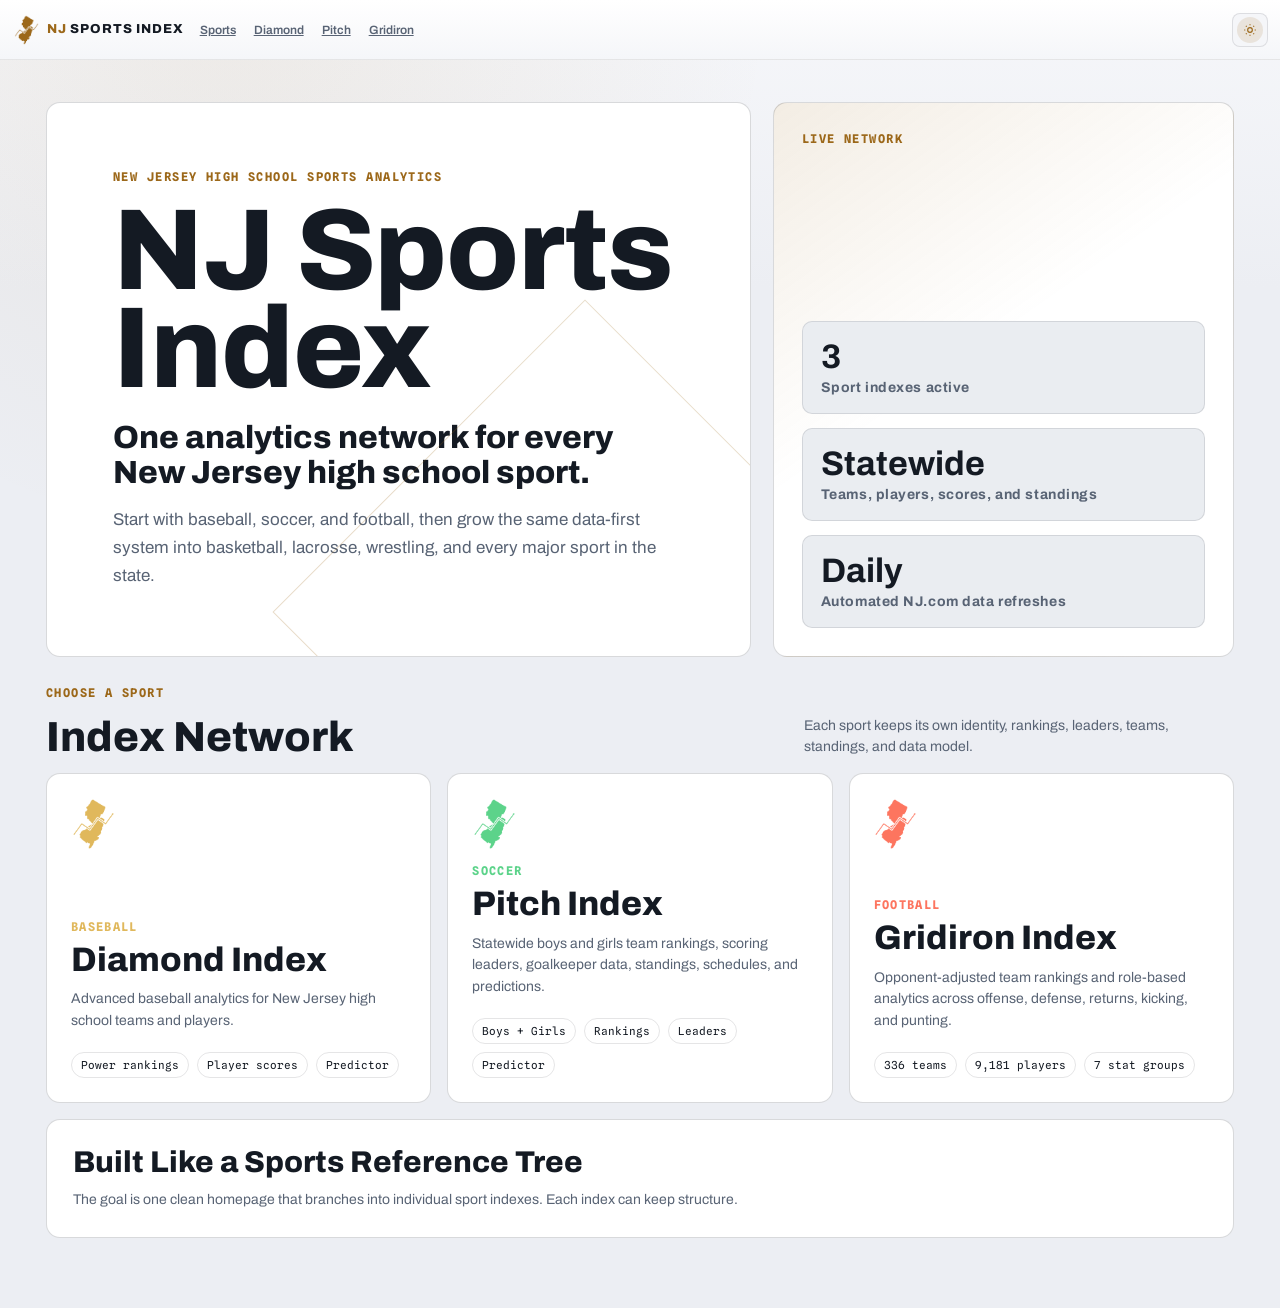
==== commit 96d0c018: "Stabilize site shell and add health checks" ====
--- a/index.html
+++ b/index.html
@@ -1,9 +1,11 @@
 <!DOCTYPE html>
-<html lang="en">
+<html lang="en" data-sport-shell="sports-index" data-sport="hub" data-index-brand="sports">
 <head>
   <meta charset="UTF-8">
   <meta name="viewport" content="width=device-width, initial-scale=1.0">
   <title>NJ Sports Index</title>
+  <meta name="description" content="NJ Sports Index is a statewide analytics network for New Jersey high school sports, including Diamond Index, Pitch Index, and Gridiron Index.">
+  <script src="js/sports-registry.js"></script>
   <script>
     (function () {
       try {
@@ -57,8 +59,8 @@
       <div class="hero-panel" aria-label="Sports index summary">
         <div class="panel-kicker">Live Network</div>
         <div class="network-stat"><strong>3</strong><span>Sport indexes active</span></div>
-        <div class="network-stat"><strong>1,458</strong><span>Teams indexed</span></div>
-        <div class="network-stat"><strong>Statewide</strong><span>NJ.com data foundation</span></div>
+        <div class="network-stat"><strong>Statewide</strong><span>Teams, players, scores, and standings</span></div>
+        <div class="network-stat"><strong>Daily</strong><span>Automated NJ.com data refreshes</span></div>
       </div>
     </section>
 
@@ -91,13 +93,13 @@
           <p>Statewide boys and girls team rankings, scoring leaders, goalkeeper data, standings, schedules, and predictions.</p>
           <div class="sport-stats">
             <span>Boys + Girls</span>
-            <span>754 teams</span>
-            <span>9,472 scorers</span>
-            <span>2025 season</span>
+            <span>Rankings</span>
+            <span>Leaders</span>
+            <span>Predictor</span>
           </div>
         </a>
 
-        <a class="sport-card coming-soon" href="gridiron-index.html">
+        <a class="sport-card football" href="gridiron-index.html">
           <span class="sport-logo" aria-hidden="true"></span>
           <div class="sport-meta">Football</div>
           <h3>Gridiron Index</h3>
@@ -116,7 +118,6 @@
         <h2>Built Like a Sports Reference Tree</h2>
         <p>
           The goal is one clean homepage that branches into individual sport indexes. Each index can keep
-          its own formulas, colors, leaders, and predictor logic while sharing the same NJ Sports Index
           structure.
         </p>
       </div>
--- a/css/sports-home.css
+++ b/css/sports-home.css
@@ -166,7 +166,7 @@
    Values match each sport page's --accent exactly. */
 .sport-card.baseball    { --card: oklch(0.80 0.12 86); }   /* Diamond  — gold  */
 .sport-card.soccer      { --card: oklch(0.78 0.15 154); }  /* Pitch    — green */
-.sport-card.coming-soon { --card: oklch(0.72 0.17 31); }   /* Gridiron — red   */
+.sport-card.football    { --card: oklch(0.72 0.17 31); }   /* Gridiron — red   */
 
 .sport-logo {
   width: 44px;
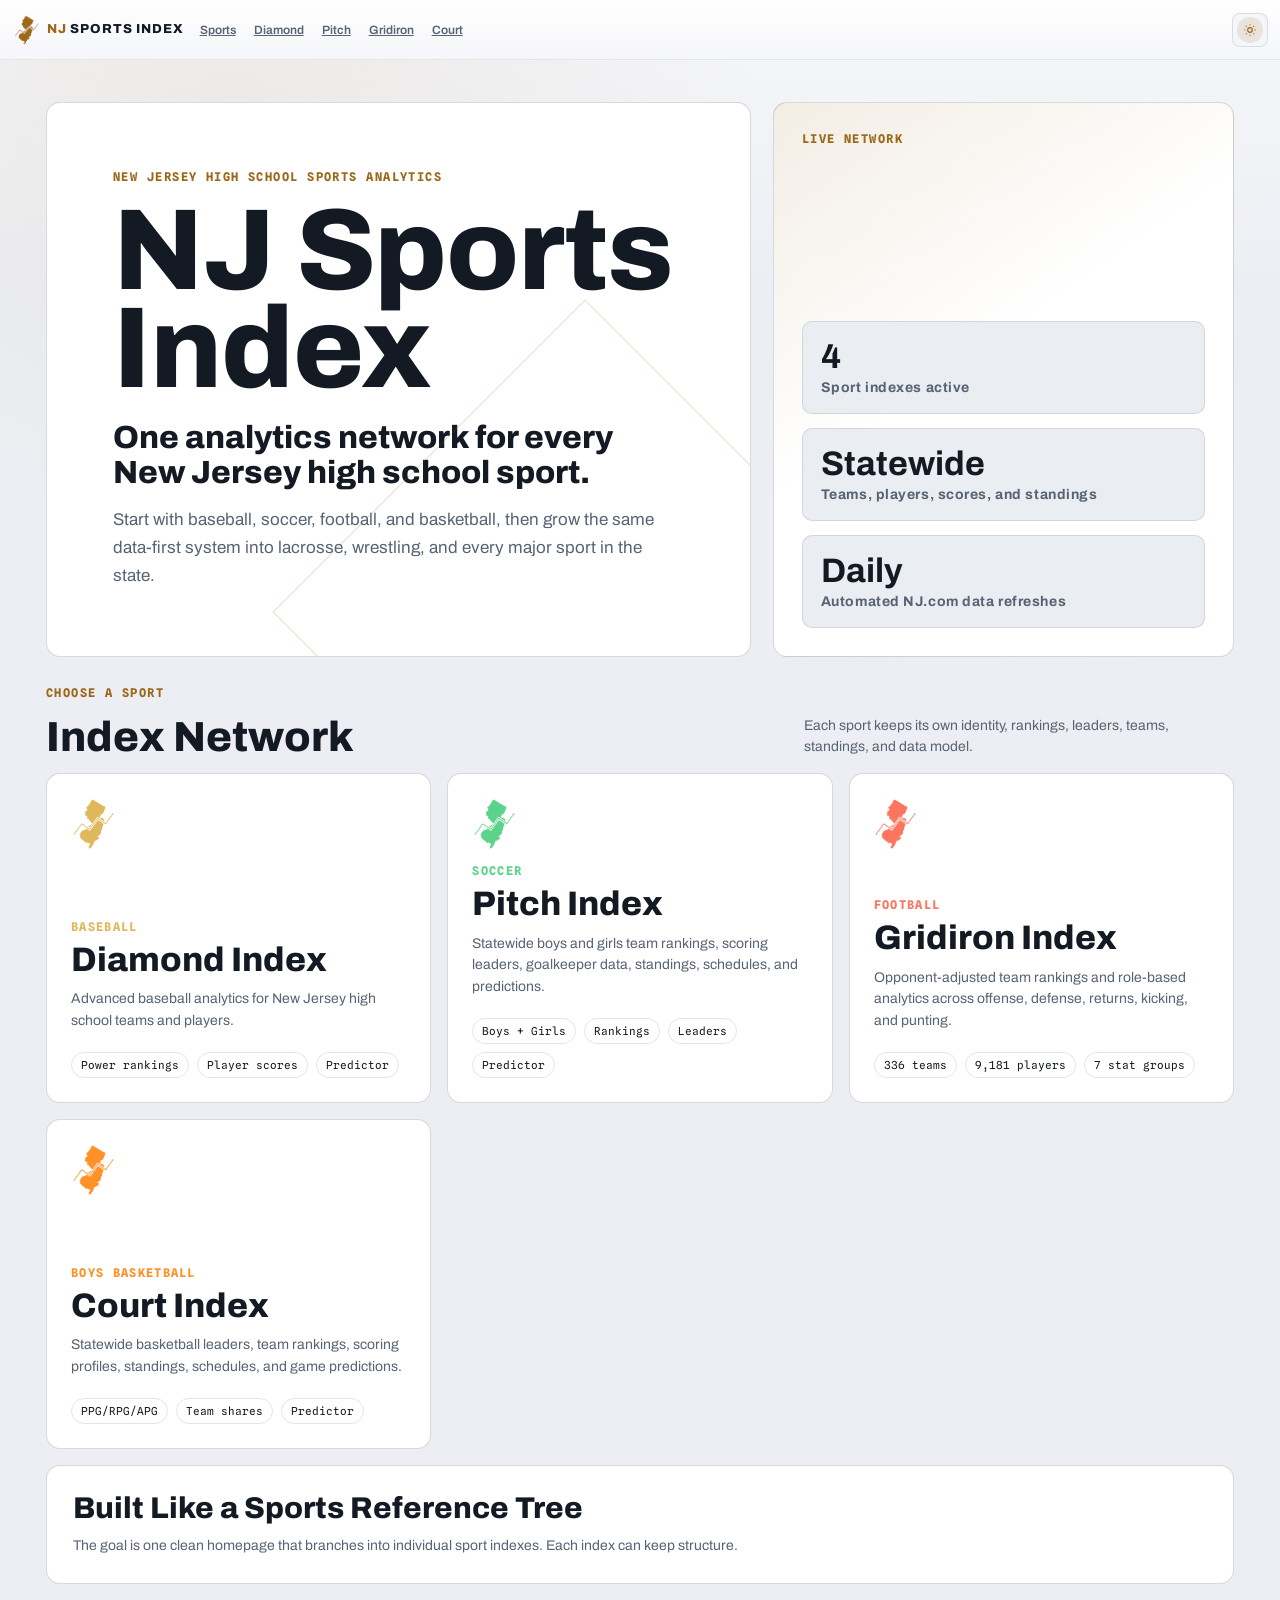
==== commit 1161444d: "Add Court Index basketball site" ====
--- a/index.html
+++ b/index.html
@@ -4,7 +4,7 @@
   <meta charset="UTF-8">
   <meta name="viewport" content="width=device-width, initial-scale=1.0">
   <title>NJ Sports Index</title>
-  <meta name="description" content="NJ Sports Index is a statewide analytics network for New Jersey high school sports, including Diamond Index, Pitch Index, and Gridiron Index.">
+  <meta name="description" content="NJ Sports Index is a statewide analytics network for New Jersey high school sports, including Diamond Index, Pitch Index, Gridiron Index, and Court Index.">
   <script src="js/sports-registry.js"></script>
   <script>
     (function () {
@@ -29,6 +29,7 @@
       <a class="nav-tab" href="diamond-index.html">Diamond</a>
       <a class="nav-tab" href="pitch-index.html">Pitch</a>
       <a class="nav-tab" href="gridiron-index.html">Gridiron</a>
+      <a class="nav-tab" href="court-index.html">Court</a>
     </nav>
     <button class="theme-toggle" id="themeToggle" type="button" onclick="toggleTheme()" aria-label="Toggle light and dark mode">
       <span class="theme-toggle-icon theme-toggle-sun" aria-hidden="true">
@@ -52,13 +53,13 @@
         <h1>NJ Sports Index</h1>
         <p class="tagline">One analytics network for every New Jersey high school sport.</p>
         <p class="intro">
-          Start with baseball, soccer, and football, then grow the same data-first system into
-          basketball, lacrosse, wrestling, and every major sport in the state.
+          Start with baseball, soccer, football, and basketball, then grow the same data-first
+          system into lacrosse, wrestling, and every major sport in the state.
         </p>
       </div>
       <div class="hero-panel" aria-label="Sports index summary">
         <div class="panel-kicker">Live Network</div>
-        <div class="network-stat"><strong>3</strong><span>Sport indexes active</span></div>
+        <div class="network-stat"><strong>4</strong><span>Sport indexes active</span></div>
         <div class="network-stat"><strong>Statewide</strong><span>Teams, players, scores, and standings</span></div>
         <div class="network-stat"><strong>Daily</strong><span>Automated NJ.com data refreshes</span></div>
       </div>
@@ -110,6 +111,18 @@
             <span>7 stat groups</span>
           </div>
         </a>
+
+        <a class="sport-card basketball" href="court-index.html">
+          <span class="sport-logo" aria-hidden="true"></span>
+          <div class="sport-meta">Boys Basketball</div>
+          <h3>Court Index</h3>
+          <p>Statewide basketball leaders, team rankings, scoring profiles, standings, schedules, and game predictions.</p>
+          <div class="sport-stats">
+            <span>PPG/RPG/APG</span>
+            <span>Team shares</span>
+            <span>Predictor</span>
+          </div>
+        </a>
       </div>
     </section>
 
--- a/css/sports-home.css
+++ b/css/sports-home.css
@@ -167,6 +167,7 @@
 .sport-card.baseball    { --card: oklch(0.80 0.12 86); }   /* Diamond  — gold  */
 .sport-card.soccer      { --card: oklch(0.78 0.15 154); }  /* Pitch    — green */
 .sport-card.football    { --card: oklch(0.72 0.17 31); }   /* Gridiron — red   */
+.sport-card.basketball  { --card: oklch(0.76 0.17 58); }   /* Court    — orange */
 
 .sport-logo {
   width: 44px;
